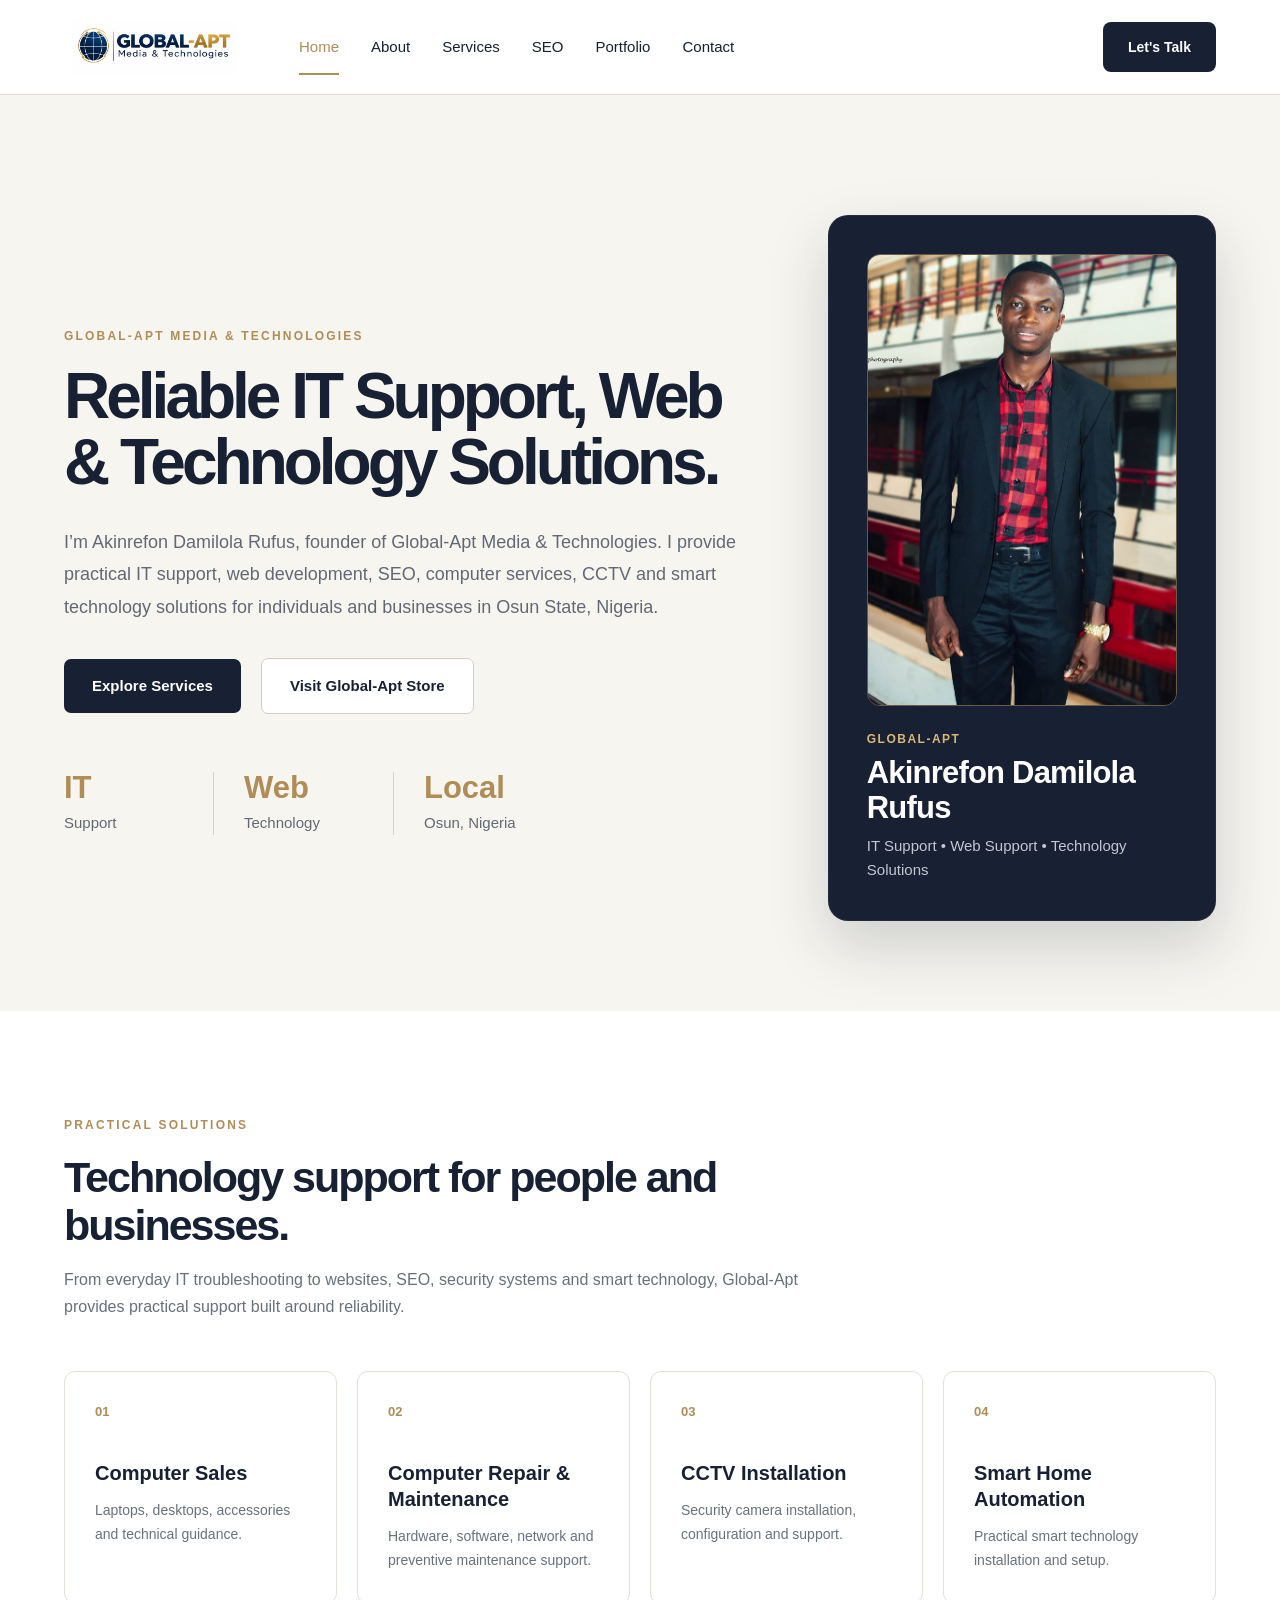
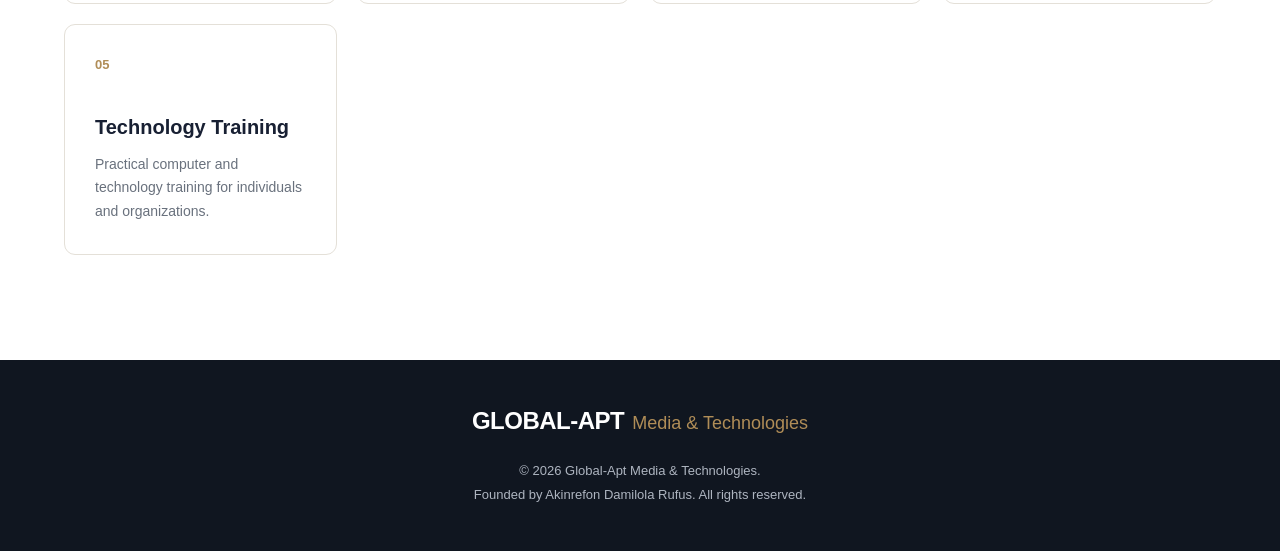
==== index.html @ d6f1a5a2 "Fix Global-Apt favicon after SEO cleanup" ====
<!DOCTYPE html>
<html lang="en">
<head>
  <meta charset="UTF-8">
  <meta name="viewport" content="width=device-width, initial-scale=1.0">
  <title>Akinrefon Damilola Rufus | Global-Apt Media & Technologies</title>
  <meta name="description" content="Akinrefon Damilola Rufus is the founder of Global-Apt Media & Technologies, providing IT support, web development, SEO, computer services, CCTV and smart technology solutions in Osun State, Nigeria.">
  <meta name="author" content="Akinrefon Damilola Rufus">
  <meta name="robots" content="index, follow">
  <link rel="canonical" href="https://globalaptech.online/">
  <link rel="stylesheet" href="css/style.css">
  <link rel="stylesheet" href="css/layout-fix.css?v=1">
  <meta property="og:title" content="Akinrefon Damilola Rufus | Global-Apt Media & Technologies">
  <meta property="og:description" content="IT support, web development, SEO, computer services, CCTV and smart technology solutions from Global-Apt Media & Technologies in Osun State, Nigeria.">
  <meta property="og:type" content="website">
  <meta property="og:url" content="https://globalaptech.online/">
  <meta property="og:site_name" content="Global-Apt Media & Technologies">
  <meta property="og:image" content="https://globalaptech.online/images/global-apt-logo-webp.webp">

  <script type="application/ld+json">
  {
    "@context": "https://schema.org",
    "@type": "Organization",
    "name": "Global-Apt Media & Technologies",
    "url": "https://globalaptech.online/",
    "logo": "https://globalaptech.online/images/global-apt-logo-webp.webp",
    "telephone": "+2348161887329",
    "address": {
      "@type": "PostalAddress",
      "streetAddress": "Ajetunmobi Area, Ido",
      "addressLocality": "Ido",
      "postalCode": "232111",
      "addressRegion": "Osun State",
      "addressCountry": "NG"
    },
    "areaServed": [
      { "@type": "City", "name": "Osogbo" },
      { "@type": "AdministrativeArea", "name": "Osun State" },
      { "@type": "Country", "name": "Nigeria" }
    ],
    "founder": {
      "@type": "Person",
      "name": "Akinrefon Damilola Rufus",
      "url": "https://globalaptech.online/about.html"
    },
    "sameAs": [
      "https://www.linkedin.com/in/akinrefon-damilola-42539a247"
    ],
    "contactPoint": {
      "@type": "ContactPoint",
      "telephone": "+2348161887329",
      "contactType": "customer service",
      "areaServed": "NG"
    }
  }
  </script>
    <link rel="icon" type="image/webp" href="images/global-apt-logo-webp.webp?v=4">
</head>

<body>
  <header class="header">
    <div class="container nav-container">
      <a href="index.html" class="logo" aria-label="Global-Apt Media & Technologies Home">
        <img src="images/global-apt-logo-webp.webp" alt="Global-Apt Media & Technologies" class="site-logo">
      </a>
      <nav class="navigation">
        <a href="index.html" class="active">Home</a>
        <a href="about.html">About</a>
        <a href="services.html">Services</a>
        <a href="seo.html">SEO</a>
        <a href="portfolio.html">Portfolio</a>
        <a href="contact.html">Contact</a>
      </nav>
      <a href="contact.html" class="nav-button">Let's Talk</a>
    </div>
  </header>

  <main>
    <section class="hero">
      <div class="container hero-content">
        <div class="hero-copy">
          <p class="eyebrow">GLOBAL-APT MEDIA &amp; TECHNOLOGIES</p>
          <h1>Reliable IT Support, Web &amp; Technology Solutions.</h1>
          <p class="hero-text">I’m Akinrefon Damilola Rufus, founder of Global-Apt Media &amp; Technologies. I provide practical IT support, web development, SEO, computer services, CCTV and smart technology solutions for individuals and businesses in Osun State, Nigeria.</p>
          <div class="hero-actions">
            <a href="services.html" class="btn btn-primary">Explore Services</a>
            <a href="https://globalaptech.store/" class="btn btn-secondary" target="_blank" rel="noopener">Visit Global-Apt Store</a>
          </div>
          <div class="hero-trust">
            <div><strong>IT</strong><span>Support</span></div>
            <div><strong>Web</strong><span>Technology</span></div>
            <div><strong>Local</strong><span>Osun, Nigeria</span></div>
          </div>
        </div>
        <div class="hero-card">
          <img src="images/profile.jpg" alt="Akinrefon Damilola Rufus, founder of Global-Apt Media & Technologies">
          <div class="hero-card-content">
            <span>GLOBAL-APT</span>
            <h2>Akinrefon Damilola Rufus</h2>
            <p>IT Support • Web Support • Technology Solutions</p>
          </div>
        </div>
      </div>
    </section>

    <section class="services-preview">
      <div class="container">
        <div class="section-heading">
          <p class="eyebrow">PRACTICAL SOLUTIONS</p>
          <h2>Technology support for people and businesses.</h2>
          <p>From everyday IT troubleshooting to websites, SEO, security systems and smart technology, Global-Apt provides practical support built around reliability.</p>
        </div>
        <div class="services-grid">
          <a class="service-card" href="computer-sales.html"><span>01</span><h3>Computer Sales</h3><p>Laptops, desktops, accessories and technical guidance.</p></a>
          <a class="service-card" href="computer-repair-maintenance.html"><span>02</span><h3>Computer Repair &amp; Maintenance</h3><p>Hardware, software, network and preventive maintenance support.</p></a>
          <a class="service-card" href="cctv-installation.html"><span>03</span><h3>CCTV Installation</h3><p>Security camera installation, configuration and support.</p></a>
          <a class="service-card" href="smart-home-automation.html"><span>04</span><h3>Smart Home Automation</h3><p>Practical smart technology installation and setup.</p></a>
          <a class="service-card" href="general-training.html"><span>05</span><h3>Technology Training</h3><p>Practical computer and technology training for individuals and organizations.</p></a>
        </div>
      </div>
    </section>
  </main>

  <footer class="footer">
    <div class="container footer-content">
      <a href="index.html" class="logo" aria-label="Global-Apt Media & Technologies Home">
        <img src="images/global-apt-logo-webp.webp" alt="Global-Apt Media & Technologies" class="site-logo">
      </a>
      <div class="footer-copy">
        <p>© 2026 Global-Apt Media &amp; Technologies.</p>
        <p>Founded by Akinrefon Damilola Rufus. All rights reserved.</p>
      </div>
    </div>
  </footer>
  <script src="js/script.js"></script>
</body>
</html>
---- css/style.css ----
/* =========================================================
   ADR. — EXECUTIVE TECH PORTFOLIO
   Mature Navy / Ivory / Muted Gold Theme
========================================================= */


/* =========================================================
   GLOBAL SETTINGS
========================================================= */

* {
    margin: 0;
    padding: 0;
    box-sizing: border-box;
}

html {
    scroll-behavior: smooth;
}

body {
    font-family: Arial, Helvetica, sans-serif;
    background: #f7f5f0;
    color: #182033;
    line-height: 1.6;
}

a {
    text-decoration: none;
    color: inherit;
}

img {
    max-width: 100%;
    display: block;
}

.container {
    width: min(1340px, 90%);
    margin: 0 auto;
}


/* =========================================================
   HEADER
========================================================= */

.header {
    background: #ffffff;
    border-bottom: 1px solid #e4e0d8;
    position: sticky;
    top: 0;
    z-index: 1000;
}

.nav-container {
    height: 94px;
    display: flex;
    align-items: center;
    justify-content: space-between;
}


/* LOGO */

.logo {
    font-size: 29px;
    font-weight: 800;
    letter-spacing: -1.5px;
    color: #182033;
}

.logo span {
    color: #b08d57;
}


/* NAVIGATION */

.navigation {
    display: flex;
    align-items: center;
    gap: 42px;
}

.navigation a {
    position: relative;
    font-size: 15px;
    font-weight: 600;
    color: #59606d;
    padding: 34px 0;
    transition: 0.3s ease;
}

.navigation a:hover,
.navigation a.active {
    color: #b08d57;
}

.navigation a.active::after {
    content: "";
    position: absolute;
    left: 0;
    right: 0;
    bottom: 18px;
    height: 2px;
    background: #b08d57;
}


/* HEADER BUTTON */

.nav-button {
    padding: 14px 25px;
    background: #182033;
    color: #ffffff;
    border-radius: 8px;
    font-size: 14px;
    font-weight: 700;
    transition: 0.3s ease;
}

.nav-button:hover {
    background: #b08d57;
    color: #ffffff;
}


/* =========================================================
   HERO SECTION
========================================================= */

.hero {
    background: #f7f5f0;
    padding: 8px 0 90px;
}

.hero-grid {
    display: grid;

    /*
       This ratio follows the reference layout:
       large content area on the left,
       narrower profile card on the right.
    */
    grid-template-columns: 1.53fr 1fr;

    gap: 65px;
    align-items: start;
}


/* =========================================================
   HERO CONTENT
========================================================= */

.hero-content {
    padding-top: 112px;
}

.eyebrow {
    font-size: 12px;
    font-weight: 800;
    letter-spacing: 2.2px;
    color: #b08d57;
    margin-bottom: 18px;
}


/* MAIN HEADLINE */

.hero h1 {
    max-width: 800px;

    font-size: clamp(48px, 5vw, 78px);

    line-height: 1.03;

    letter-spacing: -4px;

    margin-bottom: 30px;

    color: #182033;
}

.hero h1 span {
    color: #b08d57;
}


/* HERO DESCRIPTION */

.hero-text {
    max-width: 790px;

    font-size: 18px;

    line-height: 1.8;

    color: #626975;

    margin-bottom: 35px;
}


/* =========================================================
   HERO BUTTONS
========================================================= */

.hero-buttons {
    display: flex;
    gap: 20px;
    margin-bottom: 58px;
}

.btn {
    display: inline-block;

    padding: 15px 28px;

    border-radius: 7px;

    font-weight: 700;

    font-size: 15px;

    transition: 0.3s ease;
}


/* PRIMARY */

.btn-primary {
    background: #182033;
    color: #ffffff;
}

.btn-primary:hover {
    background: #b08d57;
    transform: translateY(-2px);
}


/* SECONDARY */

.btn-secondary {
    border: 1px solid #d5d0c6;

    background: #ffffff;

    color: #182033;
}

.btn-secondary:hover {
    border-color: #b08d57;

    color: #b08d57;
}


/* =========================================================
   HERO TRUST / STATISTICS
========================================================= */

.hero-trust {
    display: flex;

    align-items: center;

    gap: 0;
}

.hero-trust div {
    min-width: 225px;

    display: flex;

    flex-direction: column;

    padding-right: 35px;

    margin-right: 35px;

    border-right: 1px solid #d8d3ca;
}

.hero-trust div:last-child {
    border-right: none;

    margin-right: 0;

    padding-right: 0;
}

.hero-trust strong {
    font-size: 31px;

    line-height: 1;

    color: #b08d57;

    margin-bottom: 8px;
}

.hero-trust span {
    font-size: 15px;

    color: #626975;
}


/* =========================================================
   HERO PROFILE CARD
========================================================= */

.hero-card {
    width: 100%;

    background: #182033;

    color: #ffffff;

    border-radius: 20px;

    padding: 38px;

    margin-top: 0;

    box-shadow:
        0 25px 60px rgba(24, 32, 51, 0.18);

    border: 1px solid rgba(255, 255, 255, 0.05);
}


/* =========================================================
   AVAILABILITY STATUS
========================================================= */

.card-top {
    display: flex;

    align-items: center;

    gap: 10px;

    font-size: 13px;

    color: #d5d8df;

    margin-bottom: 30px;
}

.status-dot {
    width: 10px;

    height: 10px;

    background: #31cf72;

    border-radius: 50%;

    flex-shrink: 0;
}


/* =========================================================
   PROFILE PHOTO
========================================================= */

/*
   IMPORTANT:
   The reference image shows the complete top of the head.

   We therefore:
   - DO NOT use transform: scale()
   - DO NOT zoom the photograph
   - Position the image from the TOP
   - Keep the original upper portion visible
*/

.profile-photo {
    width: 100%;

    height: 452px;

    border-radius: 13px;

    overflow: hidden;

    background: #f1eee7;

    border: 1px solid rgba(176, 141, 87, 0.55);

    margin-bottom: 24px;
}

.profile-photo img {
    width: 100%;

    height: 100%;

    display: block;

    object-fit: cover;

    /*
       VERY IMPORTANT:
       Keep the top of your original image visible.
    */
    object-position: center top;

    /*
       No zoom.
       No transform.
    */
    transform: none;
}


/* =========================================================
   PROFILE NAME
========================================================= */

.hero-card h2 {
    font-size: 31px;

    line-height: 1.12;

    letter-spacing: -0.8px;

    margin-bottom: 7px;
}


/* =========================================================
   PROFILE ROLE
========================================================= */

.profile-role {
    color: #d8b878 !important;

    font-size: 17px !important;

    font-weight: 700;

    margin-bottom: 10px !important;
}


/* =========================================================
   PROFILE DESCRIPTION
========================================================= */

.hero-card p {
    color: #c2c7d0;

    font-size: 15px;

    line-height: 1.6;

    margin-bottom: 25px;
}


/* =========================================================
   SKILL TAGS
========================================================= */

.skill-list {
    display: flex;

    flex-wrap: wrap;

    gap: 9px;
}

.skill-list span {
    border: 1px solid #4a5363;

    padding: 8px 13px;

    border-radius: 7px;

    font-size: 12px;

    color: #e0e3e8;

    transition: 0.3s ease;
}

.skill-list span:hover {
    border-color: #b08d57;

    color: #d8b878;
}


/* =========================================================
   SERVICES PREVIEW
========================================================= */

.services-preview {
    padding: 105px 0;

    background: #ffffff;
}

.section-heading {
    max-width: 750px;

    margin-bottom: 50px;
}

.section-heading h2,
.why-section h2 {
    font-size: 43px;

    line-height: 1.12;

    letter-spacing: -2px;

    margin-bottom: 17px;

    color: #182033;
}

.section-heading p:last-child {
    color: #68707c;

    font-size: 16px;

    line-height: 1.7;
}


/* =========================================================
   SERVICE GRID
========================================================= */

.service-grid {
    display: grid;

    grid-template-columns: repeat(4, 1fr);

    gap: 20px;
}


/* SERVICE CARD */

.service-card {
    background: #ffffff;

    padding: 30px;

    border: 1px solid #e4e0d8;

    border-radius: 11px;

    transition: 0.3s ease;
}

.service-card:hover {
    transform: translateY(-5px);

    border-color: #c7ae82;

    box-shadow:
        0 15px 35px rgba(24, 32, 51, 0.08);
}


/* SERVICE NUMBER */

.service-number {
    color: #b08d57;

    font-weight: 800;

    font-size: 13px;

    margin-bottom: 38px;
}


/* SERVICE TITLE */

.service-card h3 {
    font-size: 20px;

    line-height: 1.3;

    color: #182033;

    margin-bottom: 13px;
}


/* SERVICE DESCRIPTION */

.service-card p {
    font-size: 14px;

    line-height: 1.7;

    color: #69717d;

    margin-bottom: 23px;
}


/* SERVICE LINK */

.service-card a {
    color: #a17e48;

    font-size: 13px;

    font-weight: 700;

    transition: 0.3s ease;
}

.service-card a:hover {
    color: #182033;
}


/* =========================================================
   WHY SECTION
========================================================= */

.why-section {
    padding: 105px 0;

    background: #f7f5f0;
}

.why-grid {
    display: grid;

    grid-template-columns: 1fr 1fr;

    gap: 90px;

    align-items: center;
}

.why-content p {
    color: #68707c;

    font-size: 16px;

    line-height: 1.75;

    margin-bottom: 25px;
}


/* =========================================================
   CHECK LIST
========================================================= */

.check-list {
    display: grid;

    gap: 15px;

    background: #ffffff;

    padding: 35px;

    border: 1px solid #e4e0d8;

    border-radius: 12px;
}

.check-list div {
    font-weight: 600;

    font-size: 14px;

    color: #303744;

    padding-bottom: 14px;

    border-bottom: 1px solid #eeeae3;
}

.check-list div:last-child {
    border-bottom: none;

    padding-bottom: 0;
}

.check-list span {
    color: #b08d57;

    margin-right: 10px;

    font-weight: 800;
}


/* =========================================================
   CTA
========================================================= */

.cta {
    padding: 110px 0;

    text-align: center;

    background: #182033;

    color: #ffffff;
}

.cta .eyebrow {
    color: #c9a86c;
}

.cta h2 {
    font-size: 46px;

    line-height: 1.15;

    letter-spacing: -1.5px;

    margin-bottom: 18px;
}

.cta p {
    max-width: 650px;

    margin: 0 auto 30px;

    color: #bec4cf;

    font-size: 16px;
}

.cta .btn-primary {
    background: #b08d57;

    color: #ffffff;
}

.cta .btn-primary:hover {
    background: #ffffff;

    color: #182033;
}


/* =========================================================
   FOOTER
========================================================= */

.footer {
    background: #101620;
    color: #ffffff;
    padding: 38px 0;
}

.footer-content {
    display: flex;
    flex-direction: column;
    align-items: center;
    justify-content: center;
    gap: 12px;
    text-align: center;
}


/* FOOTER LOGO */

.footer .logo {
    color: #ffffff;
    font-size: 27px;
    font-weight: 800;
}

.footer .logo span {
    color: #b08d57;
}


/* COPYRIGHT */

.footer-copy {
    text-align: center;
}

.footer-copy p {
    color: #aeb5c0;
    font-size: 12px;
    margin: 0;
}


/* MOBILE */

@media (max-width: 600px) {

    .footer {
        padding: 32px 0;
    }

    .footer-content {
        gap: 10px;
    }

    .footer .logo {
        font-size: 25px;
    }

    .footer-copy p {
        font-size: 11px;
    }

}
/* =========================================================
   LARGE TABLET
========================================================= */

@media (max-width: 1200px) {

    .container {
        width: 92%;
    }

    .hero-grid {
        grid-template-columns: 1.15fr 0.85fr;

        gap: 45px;
    }

    .hero h1 {
        font-size: 58px;
    }

    .profile-photo {
        height: 400px;
    }

    .navigation {
        gap: 28px;
    }

}


/* =========================================================
   TABLET
========================================================= */

@media (max-width: 1000px) {

    .hero-grid {
        grid-template-columns: 1fr;

        gap: 55px;
    }

    .hero-content {
        padding-top: 70px;
    }

    .hero-card {
        max-width: 600px;

        margin: 0 auto;
    }

    .profile-photo {
        height: 470px;
    }

    .service-grid {
        grid-template-columns: repeat(2, 1fr);
    }

    .why-grid {
        gap: 50px;
    }

}


/* =========================================================
   MOBILE
========================================================= */

@media (max-width: 700px) {

    .container {
        width: 90%;
    }

    .nav-container {
        height: 72px;
    }

    .navigation {
        display: none;
    }

    .nav-button {
        display: none;
    }


    /* HERO */

    .hero {
        padding: 0 0 70px;
    }

    .hero-content {
        padding-top: 65px;
    }

    .hero h1 {
        font-size: 44px;

        letter-spacing: -2.5px;
    }

    .hero-text {
        font-size: 16px;

        line-height: 1.7;
    }

    .hero-buttons {
        flex-wrap: wrap;

        gap: 12px;

        margin-bottom: 45px;
    }

    .btn {
        padding: 13px 21px;
    }


    /* STATS */

    .hero-trust {
        display: grid;

        grid-template-columns: repeat(3, 1fr);

        gap: 15px;
    }

    .hero-trust div {
        min-width: 0;

        padding-right: 12px;

        margin-right: 0;
    }

    .hero-trust strong {
        font-size: 23px;
    }

    .hero-trust span {
        font-size: 11px;
    }


    /* PROFILE CARD */

    .hero-card {
        padding: 25px;

        border-radius: 15px;
    }

    .profile-photo {
        height: 390px;

        margin-bottom: 22px;
    }

    .hero-card h2 {
        font-size: 28px;
    }


    /* SERVICES */

    .services-preview {
        padding: 75px 0;
    }

    .service-grid {
        grid-template-columns: 1fr;
    }


    /* WHY */

    .why-section {
        padding: 75px 0;
    }

    .why-grid {
        grid-template-columns: 1fr;

        gap: 45px;
    }


    /* HEADINGS */

    .section-heading h2,
    .why-section h2 {
        font-size: 34px;
    }

    .cta {
        padding: 80px 0;
    }

    .cta h2 {
        font-size: 35px;
    }


    /* FOOTER */

    .footer-content {
        grid-template-columns: 1fr;

        gap: 22px;

        text-align: center;
    }

    .footer-links {
        flex-wrap: wrap;
    }

    .footer-copy {
        text-align: center;
    }

}


/* =========================================================
   SMALL MOBILE
========================================================= */

@media (max-width: 450px) {

    .hero h1 {
        font-size: 38px;
    }

    .hero-trust {
        grid-template-columns: 1fr;
    }

    .hero-trust div {
        padding: 0 0 12px;

        border-right: none;

        border-bottom: 1px solid #d8d3ca;
    }

    .hero-trust div:last-child {
        border-bottom: none;
    }

    .profile-photo {
        height: 350px;
    }

    .skill-list span {
        font-size: 11px;

        padding: 7px 9px;
    }

}
/* =========================================================
   ABOUT PAGE
========================================================= */


/* =========================================================
   PAGE HERO
========================================================= */

.page-hero {
    padding: 105px 0 90px;
    background: #f7f5f0;
    border-bottom: 1px solid #e4e0d8;
}

.page-hero h1 {
    max-width: 900px;
    font-size: clamp(45px, 5vw, 68px);
    line-height: 1.05;
    letter-spacing: -3px;
    color: #182033;
    margin-bottom: 25px;
}

.page-hero h1 span {
    color: #b08d57;
}

.page-intro {
    max-width: 760px;
    color: #626975;
    font-size: 18px;
    line-height: 1.8;
}


/* =========================================================
   ABOUT MAIN
========================================================= */

.about-main {
    padding: 105px 0;
    background: #ffffff;
}

.about-main-grid {
    display: grid;
    grid-template-columns: 1.2fr 0.8fr;
    gap: 85px;
    align-items: start;
}

.about-story h2 {
    font-size: 43px;
    line-height: 1.12;
    letter-spacing: -2px;
    color: #182033;
    margin-bottom: 28px;
}

.about-story p {
    color: #68707c;
    font-size: 16px;
    line-height: 1.8;
    margin-bottom: 22px;
}


/* =========================================================
   ABOUT HIGHLIGHT CARD
========================================================= */

.about-highlight {
    background: #182033;
    color: #ffffff;
    padding: 35px;
    border-radius: 16px;
    box-shadow: 0 20px 50px rgba(24, 32, 51, 0.14);
}

.highlight-top {
    display: flex;
    align-items: center;
    gap: 10px;
    color: #d5d8df;
    font-size: 13px;
    margin-bottom: 30px;
}

.about-highlight h3 {
    font-size: 31px;
    line-height: 1.15;
    letter-spacing: -1px;
    margin-bottom: 15px;
}

.about-highlight > p {
    color: #c2c7d0;
    font-size: 14px;
    line-height: 1.7;
    margin-bottom: 30px;
}

.profile-detail {
    padding: 18px 0;
    border-top: 1px solid #384152;
    display: flex;
    flex-direction: column;
    gap: 5px;
}

.profile-detail span {
    font-size: 10px;
    font-weight: 800;
    letter-spacing: 1.5px;
    color: #b08d57;
}

.profile-detail strong {
    font-size: 14px;
    color: #ffffff;
}


/* =========================================================
   STRENGTHS
========================================================= */

.strengths-section {
    padding: 105px 0;
    background: #f7f5f0;
}

.strengths-grid {
    display: grid;
    grid-template-columns: repeat(4, 1fr);
    gap: 20px;
}

.strength-card {
    background: #ffffff;
    border: 1px solid #e4e0d8;
    border-radius: 11px;
    padding: 30px;
    transition: 0.3s ease;
}

.strength-card:hover {
    transform: translateY(-5px);
    border-color: #c7ae82;
    box-shadow: 0 15px 35px rgba(24, 32, 51, 0.08);
}

.strength-number {
    display: block;
    color: #b08d57;
    font-size: 13px;
    font-weight: 800;
    margin-bottom: 38px;
}

.strength-card h3 {
    font-size: 19px;
    line-height: 1.3;
    color: #182033;
    margin-bottom: 13px;
}

.strength-card p {
    color: #69717d;
    font-size: 14px;
    line-height: 1.7;
}


/* =========================================================
   EXPERIENCE
========================================================= */

.experience-section {
    padding: 105px 0;
    background: #ffffff;
}

.timeline {
    max-width: 950px;
    margin-top: 20px;
}

.timeline-item {
    display: grid;
    grid-template-columns: 170px 1fr;
    gap: 45px;
    padding: 35px 0;
    border-top: 1px solid #e4e0d8;
}

.timeline-item:last-child {
    border-bottom: 1px solid #e4e0d8;
}

.timeline-year {
    color: #b08d57;
    font-size: 13px;
    font-weight: 800;
    letter-spacing: 0.5px;
}

.timeline-content h3 {
    font-size: 21px;
    line-height: 1.3;
    color: #182033;
    margin-bottom: 6px;
}

.timeline-content h4 {
    font-size: 14px;
    color: #a17e48;
    margin-bottom: 13px;
}

.timeline-content p {
    max-width: 720px;
    color: #69717d;
    font-size: 14px;
    line-height: 1.75;
}


/* =========================================================
   EDUCATION
========================================================= */

.education-section {
    padding: 105px 0;
    background: #f7f5f0;
}

.education-grid {
    display: grid;
    grid-template-columns: 0.8fr 1.2fr;
    gap: 90px;
    align-items: start;
}

.education-grid > div:first-child h2 {
    font-size: 40px;
    line-height: 1.15;
    letter-spacing: -1.5px;
    color: #182033;
    margin-bottom: 18px;
}

.education-grid > div:first-child > p:last-child {
    color: #68707c;
    font-size: 16px;
    line-height: 1.75;
}

.education-list {
    background: #ffffff;
    border: 1px solid #e4e0d8;
    border-radius: 12px;
    padding: 10px 30px;
}

.education-item {
    display: grid;
    grid-template-columns: 80px 1fr;
    gap: 25px;
    padding: 25px 0;
    border-bottom: 1px solid #eeeae3;
}

.education-item:last-child {
    border-bottom: none;
}

.education-item > span {
    color: #b08d57;
    font-size: 11px;
    font-weight: 800;
    letter-spacing: 1px;
    text-transform: uppercase;
}

.education-item h3 {
    color: #182033;
    font-size: 16px;
    line-height: 1.4;
    margin-bottom: 6px;
}

.education-item p {
    color: #69717d;
    font-size: 13px;
    line-height: 1.6;
}


/* =========================================================
   ABOUT PAGE — TABLET
========================================================= */

@media (max-width: 1000px) {

    .about-main-grid {
        grid-template-columns: 1fr;
        gap: 55px;
    }

    .about-highlight {
        max-width: 650px;
    }

    .strengths-grid {
        grid-template-columns: repeat(2, 1fr);
    }

    .education-grid {
        grid-template-columns: 1fr;
        gap: 50px;
    }

}


/* =========================================================
   ABOUT PAGE — MOBILE
========================================================= */

@media (max-width: 700px) {

    .page-hero {
        padding: 75px 0 65px;
    }

    .page-hero h1 {
        font-size: 42px;
        letter-spacing: -2px;
    }

    .page-intro {
        font-size: 16px;
    }


    .about-main {
        padding: 75px 0;
    }

    .about-story h2 {
        font-size: 34px;
    }

    .about-story p {
        font-size: 15px;
    }

    .about-highlight {
        padding: 28px;
    }


    .strengths-section {
        padding: 75px 0;
    }

    .strengths-grid {
        grid-template-columns: 1fr;
    }


    .experience-section {
        padding: 75px 0;
    }

    .timeline-item {
        grid-template-columns: 1fr;
        gap: 12px;
        padding: 28px 0;
    }


    .education-section {
        padding: 75px 0;
    }

    .education-grid > div:first-child h2 {
        font-size: 34px;
    }

    .education-list {
        padding: 8px 20px;
    }

    .education-item {
        grid-template-columns: 1fr;
        gap: 8px;
    }

}
/* =========================================================
   SERVICES PAGE
========================================================= */


/* =========================================================
   SERVICES HERO
========================================================= */

.services-hero {
    padding-bottom: 90px;
}


/* =========================================================
   SERVICE INTRO
========================================================= */

.service-intro {
    padding: 90px 0;
    background: #ffffff;
}

.service-intro-grid {
    display: grid;
    grid-template-columns: 0.9fr 1.1fr;
    gap: 90px;
    align-items: start;
}

.service-intro-grid h2 {
    font-size: 43px;
    line-height: 1.12;
    letter-spacing: -2px;
    color: #182033;
}

.service-intro-grid > div:last-child p {
    color: #68707c;
    font-size: 16px;
    line-height: 1.8;
    margin-bottom: 22px;
}


/* =========================================================
   MAIN SERVICES
========================================================= */

.services-section {
    padding: 105px 0;
    background: #f7f5f0;
}

.services-large-grid {
    display: grid;
    grid-template-columns: repeat(2, 1fr);
    gap: 22px;
}


/* =========================================================
   LARGE SERVICE CARD
========================================================= */

.large-service-card {
    background: #ffffff;
    border: 1px solid #e4e0d8;
    border-radius: 13px;
    padding: 34px;
    transition: 0.3s ease;
}

.large-service-card:hover {
    transform: translateY(-5px);
    border-color: #c7ae82;
    box-shadow: 0 18px 40px rgba(24, 32, 51, 0.08);
}


/* SERVICE CARD TOP */

.large-service-top {
    display: flex;
    align-items: center;
    justify-content: space-between;
    margin-bottom: 38px;
}

.large-service-number {
    color: #b08d57;
    font-size: 13px;
    font-weight: 800;
}

.service-label {
    font-size: 10px;
    font-weight: 800;
    letter-spacing: 1.5px;
    color: #858b94;
}


/* SERVICE TITLE */

.large-service-card h3 {
    max-width: 430px;
    font-size: 25px;
    line-height: 1.25;
    letter-spacing: -0.7px;
    color: #182033;
    margin-bottom: 15px;
}


/* SERVICE DESCRIPTION */

.large-service-card > p {
    color: #69717d;
    font-size: 14px;
    line-height: 1.75;
    margin-bottom: 25px;
}


/* SERVICE LIST */

.large-service-card ul {
    list-style: none;
    display: grid;
    gap: 10px;
    border-top: 1px solid #eeeae3;
    padding-top: 22px;
}

.large-service-card li {
    position: relative;
    padding-left: 19px;
    color: #3c4350;
    font-size: 13px;
    line-height: 1.5;
}

.large-service-card li::before {
    content: "";
    position: absolute;
    left: 0;
    top: 8px;
    width: 6px;
    height: 6px;
    border-radius: 50%;
    background: #b08d57;
}


/* =========================================================
   SUPPORT PROCESS
========================================================= */

.support-process {
    padding: 105px 0;
    background: #ffffff;
}

.process-grid {
    display: grid;
    grid-template-columns: repeat(5, 1fr);
    gap: 18px;
}

.process-step {
    padding: 28px;
    border: 1px solid #e4e0d8;
    border-radius: 11px;
    background: #f7f5f0;
}

.process-step > span {
    display: block;
    color: #b08d57;
    font-size: 13px;
    font-weight: 800;
    margin-bottom: 35px;
}

.process-step h3 {
    font-size: 18px;
    color: #182033;
    margin-bottom: 12px;
}

.process-step p {
    color: #69717d;
    font-size: 13px;
    line-height: 1.7;
}


/* =========================================================
   TECHNOLOGY SECTION
========================================================= */

.technology-section {
    padding: 105px 0;
    background: #f7f5f0;
}

.technology-grid {
    display: grid;
    grid-template-columns: 0.8fr 1.2fr;
    gap: 90px;
    align-items: center;
}

.technology-grid h2 {
    font-size: 40px;
    line-height: 1.15;
    letter-spacing: -1.5px;
    color: #182033;
    margin-bottom: 18px;
}

.technology-grid > div:first-child > p:last-child {
    color: #68707c;
    font-size: 16px;
    line-height: 1.75;
}


/* TECHNOLOGY TAGS */

.technology-tags {
    display: flex;
    flex-wrap: wrap;
    gap: 11px;
    padding: 35px;
    background: #182033;
    border-radius: 14px;
    box-shadow: 0 20px 45px rgba(24, 32, 51, 0.12);
}

.technology-tags span {
    padding: 10px 14px;
    border: 1px solid #485264;
    border-radius: 7px;
    color: #e0e3e8;
    font-size: 12px;
    transition: 0.3s ease;
}

.technology-tags span:hover {
    border-color: #b08d57;
    color: #d8b878;
}


/* =========================================================
   SERVICES PAGE — TABLET
========================================================= */

@media (max-width: 1000px) {

    .service-intro-grid {
        grid-template-columns: 1fr;
        gap: 40px;
    }

    .services-large-grid {
        grid-template-columns: 1fr;
    }

    .process-grid {
        grid-template-columns: repeat(2, 1fr);
    }

    .technology-grid {
        grid-template-columns: 1fr;
        gap: 50px;
    }

}


/* =========================================================
   SERVICES PAGE — MOBILE
========================================================= */

@media (max-width: 700px) {

    .service-intro {
        padding: 75px 0;
    }

    .service-intro-grid h2 {
        font-size: 34px;
    }

    .service-intro-grid > div:last-child p {
        font-size: 15px;
    }


    .services-section {
        padding: 75px 0;
    }

    .large-service-card {
        padding: 27px;
    }

    .large-service-card h3 {
        font-size: 22px;
    }


    .support-process {
        padding: 75px 0;
    }

    .process-grid {
        grid-template-columns: 1fr;
    }


    .technology-section {
        padding: 75px 0;
    }

    .technology-grid h2 {
        font-size: 34px;
    }

    .technology-tags {
        padding: 25px;
    }

}
/* =========================================================
   PORTFOLIO PAGE
   ========================================================= */

.portfolio-hero {
    background: #182033;
    color: #ffffff;
    padding: 120px 0 100px;
}

.portfolio-hero .section-label {
    color: #b08d57;
    margin-bottom: 20px;
}

.portfolio-hero h1 {
    max-width: 850px;
    margin-bottom: 24px;
    color: #ffffff;
}

.portfolio-hero p {
    max-width: 680px;
    color: #c7ccd4;
    font-size: 18px;
    line-height: 1.8;
}


/* ================= FEATURED PROJECT ================= */

.featured-project {
    padding: 100px 0;
    background: #f7f5f0;
}

.portfolio-section-heading {
    display: flex;
    align-items: center;
    gap: 18px;
    margin-bottom: 45px;
}

.portfolio-section-heading span {
    color: #b08d57;
    font-size: 13px;
    font-weight: 700;
    letter-spacing: 2px;
}

.portfolio-section-heading h2 {
    margin: 0;
    color: #182033;
}


.project-card {
    display: grid;
    grid-template-columns: 1.15fr 0.85fr;
    background: #ffffff;
    border: 1px solid #e3e0d9;
    overflow: hidden;
}


.project-image {
    background: #e9e7e1;
    overflow: hidden;
    display: flex;
    align-items: flex-start;
    justify-content: center;
}

.project-image img {
    width: 100%;
    height: auto;
    display: block;
    object-fit: contain;
    object-position: top center;
}


.project-content {
    padding: 55px;
    display: flex;
    flex-direction: column;
    justify-content: center;
}


.project-tag {
    color: #b08d57;
    font-size: 11px;
    font-weight: 700;
    letter-spacing: 2px;
    margin-bottom: 18px;
}


.project-content h2 {
    font-size: 38px;
    margin-bottom: 8px;
}


.project-role {
    color: #b08d57;
    font-weight: 600;
    margin-bottom: 25px;
}


.project-content p {
    color: #646b76;
    line-height: 1.8;
    margin-bottom: 18px;
}


.project-details {
    display: grid;
    grid-template-columns: repeat(3, 1fr);
    border-top: 1px solid #e3e0d9;
    margin-top: 20px;
    padding-top: 25px;
    gap: 15px;
}


.project-details div {
    display: flex;
    flex-direction: column;
    gap: 7px;
}


.project-details span {
    color: #8b919a;
    font-size: 11px;
    text-transform: uppercase;
    letter-spacing: 1px;
}


.project-details strong {
    color: #182033;
    font-size: 14px;
}


/* ================= RESPONSIBILITIES ================= */

.portfolio-responsibilities {
    padding: 100px 0;
    background: #ffffff;
}


.section-intro {
    max-width: 700px;
    color: #646b76;
    line-height: 1.8;
    margin-bottom: 50px;
}


.responsibility-grid {
    display: grid;
    grid-template-columns: repeat(4, 1fr);
    gap: 1px;
    background: #dedbd4;
    border: 1px solid #dedbd4;
}


.responsibility-item {
    background: #ffffff;
    padding: 35px 28px;
    min-height: 220px;
}


.responsibility-item > span {
    display: block;
    color: #b08d57;
    font-size: 12px;
    font-weight: 700;
    letter-spacing: 1px;
    margin-bottom: 22px;
}


.responsibility-item h3 {
    font-size: 18px;
    margin-bottom: 14px;
}


.responsibility-item p {
    color: #6c727c;
    font-size: 14px;
    line-height: 1.7;
}


/* ================= CASE STUDY ================= */

.case-study {
    padding: 100px 0;
    background: #f7f5f0;
}


.case-study-card {
    display: grid;
    grid-template-columns: 0.75fr 1.25fr;
    background: #182033;
    color: #ffffff;
}


.case-study-intro {
    padding: 55px;
    border-right: 1px solid rgba(255,255,255,0.12);
}


.case-number {
    color: #b08d57;
    font-size: 11px;
    font-weight: 700;
    letter-spacing: 2px;
    margin-bottom: 25px;
}


.case-study-intro h2 {
    color: #ffffff;
    font-size: 34px;
    margin-bottom: 20px;
}


.case-study-intro p {
    color: #bdc3cc;
    line-height: 1.8;
}


.case-study-steps {
    padding: 30px 55px;
}


.case-step {
    display: grid;
    grid-template-columns: 45px 1fr;
    gap: 20px;
    padding: 25px 0;
    border-bottom: 1px solid rgba(255,255,255,0.10);
}


.case-step:last-child {
    border-bottom: none;
}


.step-number {
    color: #b08d57;
    font-size: 13px;
    font-weight: 700;
    padding-top: 3px;
}


.case-step h3 {
    color: #ffffff;
    font-size: 17px;
    margin-bottom: 8px;
}


.case-step p {
    color: #bdc3cc;
    font-size: 14px;
    line-height: 1.7;
    margin: 0;
}


/* ================= SUPPORT APPROACH ================= */

.support-approach {
    padding: 100px 0;
    background: #ffffff;
}


.approach-grid {
    display: grid;
    grid-template-columns: 0.85fr 1.15fr;
    gap: 100px;
    align-items: start;
}


.approach-grid h2 {
    font-size: 40px;
    line-height: 1.2;
    margin-top: 20px;
}


.approach-text > p {
    color: #646b76;
    line-height: 1.8;
    margin-bottom: 35px;
}


.approach-list {
    border-top: 1px solid #dedbd4;
}


.approach-list div {
    display: flex;
    align-items: center;
    gap: 25px;
    padding: 18px 0;
    border-bottom: 1px solid #dedbd4;
}


.approach-list strong {
    color: #b08d57;
    font-size: 12px;
    letter-spacing: 1px;
}


.approach-list span {
    color: #182033;
    font-size: 15px;
    font-weight: 600;
}


/* ================= TECHNOLOGY ================= */

.portfolio-tools {
    padding: 90px 0;
    background: #f7f5f0;
}


.tools-list {
    display: flex;
    flex-wrap: wrap;
    gap: 12px;
}


.tools-list span {
    display: inline-block;
    padding: 13px 20px;
    background: #ffffff;
    border: 1px solid #dedbd4;
    color: #182033;
    font-size: 13px;
    font-weight: 600;
}


/* ================= CTA ================= */

.portfolio-cta {
    padding: 65px 0 75px;
    background: #ffffff;
}


.cta-box {
    background: #182033;
    padding: 55px 65px;
    display: flex;
    align-items: center;
    justify-content: space-between;
    gap: 40px;
}


.cta-box .section-label {
    color: #b08d57;
    margin-bottom: 15px;
}


.cta-box h2 {
    color: #ffffff;
    max-width: 650px;
    margin: 0;
}


.cta-button {
    display: inline-block;
    background: #b08d57;
    color: #ffffff;
    padding: 16px 28px;
    font-size: 13px;
    font-weight: 700;
    text-decoration: none;
    white-space: nowrap;
    transition: 0.3s ease;
}


.cta-button:hover {
    background: #ffffff;
    color: #182033;
}


/* ================= PORTFOLIO RESPONSIVE ================= */

@media (max-width: 1000px) {

    .project-card {
        grid-template-columns: 1fr;
    }

    .project-image {
        min-height: 420px;
    }

    .responsibility-grid {
        grid-template-columns: repeat(2, 1fr);
    }

    .case-study-card {
        grid-template-columns: 1fr;
    }

    .case-study-intro {
        border-right: none;
        border-bottom: 1px solid rgba(255,255,255,0.12);
    }

    .approach-grid {
        grid-template-columns: 1fr;
        gap: 45px;
    }

}


@media (max-width: 700px) {

    .portfolio-hero {
        padding: 90px 0 75px;
    }

    .portfolio-hero h1 {
        font-size: 42px;
    }

   /* =========================================================
   FEATURED PROJECT
   ========================================================= */

.featured-project {
    padding: 100px 0;
    background: var(--ivory);
}

.project-card {
    display: grid;
    grid-template-columns: 1.15fr 0.85fr;
    background: var(--white);
    border: 1px solid var(--soft-border);
    overflow: hidden;
}


/* =========================================================
   PROJECT IMAGE GALLERY
   ========================================================= */

.project-gallery {
    background: #e9e7e1;
    padding: 22px;
    display: flex;
    flex-direction: column;
    gap: 18px;
}

.project-main-image,
.project-secondary-image {
    background: var(--white);
    overflow: hidden;
    border: 1px solid var(--soft-border);
}

.project-main-image img,
.project-secondary-image img {
    width: 100%;
    height: auto;
    display: block;
}


/* Image captions */

.image-caption {
    padding: 15px 18px;
    background: var(--white);
    border-top: 1px solid var(--soft-border);
}

.image-caption strong {
    display: block;
    color: var(--navy);
    font-size: 14px;
    margin-bottom: 3px;
}

.image-caption span {
    color: var(--muted);
    font-size: 12px;
}


/* =========================================================
   PROJECT INFORMATION
   ========================================================= */

.project-content {
    padding: 55px;
    display: flex;
    flex-direction: column;
    justify-content: center;
}


.project-tag {
    color: var(--gold);
    font-size: 11px;
    font-weight: 700;
    letter-spacing: 2px;
    margin-bottom: 18px;
}

.project-content h2 {
    font-size: 38px;
    margin-bottom: 8px;
}

.project-role {
    color: var(--gold);
    font-weight: 600;
    margin-bottom: 25px;
}

.project-content p {
    line-height: 1.8;
    margin-bottom: 18px;
}

.project-details {
    display: grid;
    grid-template-columns: repeat(3, 1fr);
    border-top: 1px solid var(--border);
    margin-top: 20px;
    padding-top: 25px;
    gap: 15px;
}

.project-details div {
    display: flex;
    flex-direction: column;
    gap: 7px;
}

.project-details span {
    color: #8b919a;
    font-size: 11px;
    text-transform: uppercase;
    letter-spacing: 1px;
}

.project-details strong {
    color: var(--navy);
    font-size: 14px;
}
}/* =========================================================
   FINAL HEADER NAVIGATION ALIGNMENT
   ========================================================= */

.navigation {
    display: flex !important;
    align-items: center !important;
    justify-content: center !important;
    gap: 42px !important;
    margin-left: auto !important;
    margin-right: 40px !important;
}

.navigation a {
    display: inline-block !important;
    position: relative !important;
    padding: 34px 0 !important;
    margin: 0 !important;
    font-size: 15px !important;
    font-weight: 500 !important;
    color: #182033 !important;
    text-decoration: none !important;
    white-space: nowrap !important;
}

.navigation a:hover,
.navigation a.active {
    color: #b08d57 !important;
}

.nav-button {
    display: inline-flex !important;
    align-items: center !important;
    justify-content: center !important;
    flex-shrink: 0 !important;
    white-space: nowrap !important;
}
/* =========================================================
   LAIM PROJECT GALLERY — FINAL PRESENTATION
   ========================================================= */

.project-gallery {
    background: #f7f5f0;
    padding: 24px;
    display: flex;
    flex-direction: column;
    gap: 24px;
}

.project-main-image,
.project-secondary-image {
    background: #ffffff;
    border: 1px solid #e3e0d9;
    overflow: hidden;
}

.project-main-image img,
.project-secondary-image img {
    width: 100%;
    height: auto;
    display: block;
}

.image-caption {
    padding: 14px 18px 16px;
    background: #ffffff;
    border-top: 1px solid #e3e0d9;
}

.image-caption strong {
    display: block;
    color: #182033;
    font-size: 14px;
    font-weight: 700;
    margin-bottom: 4px;
}

.image-caption span {
    display: block;
    color: #646b76;
    font-size: 12px;
    line-height: 1.5;
}


/* Keep the project information balanced */

.project-content {
    padding: 55px;
}

.project-content h2 {
    color: #182033;
}

.project-role {
    color: #b08d57;
}


/* =========================================================
   LAIM GALLERY — TABLET
   ========================================================= */

@media (max-width: 1050px) {

    .project-gallery {
        padding: 20px;
        gap: 20px;
    }

}


/* =========================================================
   LAIM GALLERY — MOBILE
   ========================================================= */

@media (max-width: 700px) {

    .project-gallery {
        padding: 12px;
        gap: 15px;
    }

    .project-content {
        padding: 35px 25px;
    }

    .image-caption {
        padding: 12px 15px 14px;
    }

}/* =========================================================
   CONTACT PAGE — FINAL
   ========================================================= */

.contact-hero {
    background: #182033;
    color: #ffffff;
    padding: 110px 0;
}

.contact-hero .section-label {
    color: #b08d57;
    margin-bottom: 20px;
}

.contact-hero h1 {
    color: #ffffff;
    max-width: 850px;
    margin-bottom: 25px;
}

.contact-hero p {
    color: #c7ccd4;
    max-width: 700px;
    font-size: 18px;
    line-height: 1.8;
}


/* =========================================================
   CONTACT MAIN SECTION
   ========================================================= */

.contact-section {
    padding: 100px 0;
    background: #f7f5f0;
}

.contact-grid {
    display: grid;
    grid-template-columns: 0.85fr 1.15fr;
    gap: 80px;
    align-items: start;
}


/* =========================================================
   CONTACT INFORMATION
   ========================================================= */

.contact-info h2 {
    margin: 18px 0 20px;
}

.contact-info > p {
    max-width: 520px;
    line-height: 1.8;
    margin-bottom: 35px;
}

.contact-details {
    border-top: 1px solid #dedbd4;
}

.contact-detail {
    padding: 22px 0;
    border-bottom: 1px solid #dedbd4;
}

.contact-detail span {
    display: block;
    color: #b08d57;
    font-size: 11px;
    font-weight: 700;
    letter-spacing: 1.5px;
    margin-bottom: 7px;
}

.contact-detail a,
.contact-detail strong {
    color: #182033;
    text-decoration: none;
    font-size: 15px;
    line-height: 1.9;
}

.contact-detail a:hover {
    color: #b08d57;
}


/* =========================================================
   CONTACT FORM
   ========================================================= */

.contact-form {
    background: #ffffff;
    border: 1px solid #dedbd4;
    padding: 45px;
}

.contact-form h2 {
    font-size: 32px;
    margin: 15px 0 30px;
}

.form-group {
    margin-bottom: 22px;
}

.form-group label {
    display: block;
    color: #182033;
    font-size: 13px;
    font-weight: 600;
    margin-bottom: 8px;
}

.form-group input,
.form-group textarea,
.form-group select {
    width: 100%;
    border: 1px solid #dedbd4;
    padding: 14px 15px;
    font-size: 14px;
    color: #182033;
    background: #ffffff;
    outline: none;
}

.form-group input {
    height: 48px;
}

.form-group textarea {
    min-height: 150px;
    resize: vertical;
}

.form-group input::placeholder,
.form-group textarea::placeholder {
    color: #9ba0a8;
}

.form-group input:focus,
.form-group textarea:focus,
.form-group select:focus {
    border-color: #b08d57;
}

.form-submit {
    width: 100%;
    cursor: pointer;
}


/* =========================================================
   PROFESSIONAL CTA
   ========================================================= */

.general-cta {
    padding: 90px 0;
    background: #182033;
}

.general-cta-content {
    text-align: center;
    max-width: 760px;
    margin: 0 auto;
}

.general-cta-content .section-label {
    color: #b08d57;
    margin-bottom: 18px;
}

.general-cta-content h2 {
    color: #ffffff;
    margin-bottom: 22px;
}

.general-cta-content p {
    color: #bdc3cc;
    line-height: 1.8;
    margin-bottom: 30px;
}


/* =========================================================
   CONTACT RESPONSIVE
   ========================================================= */

@media (max-width: 1050px) {

    .contact-grid {
        grid-template-columns: 1fr;
        gap: 55px;
    }

}


@media (max-width: 700px) {

    .contact-hero {
        padding: 80px 0;
    }

    .contact-hero h1 {
        font-size: 42px;
    }

    .contact-hero p {
        font-size: 16px;
    }

    .contact-section {
        padding: 75px 0;
    }

    .contact-form {
        padding: 30px 22px;
    }

    .contact-form h2 {
        font-size: 28px;
    }

    .general-cta {
        padding: 75px 0;
    }

}/* =========================================================
   CONTACT FORM BUTTON — FINAL
   ========================================================= */

.contact-form .form-submit {
    display: flex;
    align-items: center;
    justify-content: center;
    width: 100%;
    min-height: 50px;
    padding: 15px 24px;
    border: none;
    border-radius: 7px;
    background: #182033;
    color: #ffffff;
    font-family: inherit;
    font-size: 14px;
    font-weight: 700;
    cursor: pointer;
    transition: background 0.3s ease;
}

.contact-form .form-submit:hover {
    background: #b08d57;
    color: #ffffff;
}
/* =========================================================
   PROJECT 02 — MRGS INVENTORY MANAGEMENT SYSTEM
   ========================================================= */

.mrgs-project-section {
    padding: 100px 0;
    background: #f7f5f0;
}

.mrgs-project-section .section-heading {
    display: flex;
    align-items: center;
    gap: 20px;
    margin-bottom: 45px;
}

.mrgs-project-section .section-number {
    color: #b08d57;
    font-size: 13px;
    font-weight: 700;
    letter-spacing: 1.5px;
}

.mrgs-project-section .section-heading h2 {
    margin: 0;
    color: #182033;
    font-size: 28px;
}


/* PROJECT INTRO */

.mrgs-project {
    background: #ffffff;
    border: 1px solid #dedbd4;
}

.mrgs-project-intro {
    display: grid;
    grid-template-columns: 0.9fr 1.1fr;
    gap: 70px;
    padding: 55px;
    border-bottom: 1px solid #dedbd4;
}

.mrgs-project-title h2 {
    color: #182033;
    font-size: 40px;
    line-height: 1.15;
    margin: 15px 0;
}

.mrgs-project-title .section-label {
    color: #b08d57;
}

.mrgs-role {
    color: #536078;
    font-weight: 700;
    margin: 0;
}

.mrgs-project-description {
    padding-top: 8px;
}

.mrgs-project-description p {
    color: #59606d;
    font-size: 16px;
    line-height: 1.85;
    margin-bottom: 20px;
}

.mrgs-project-description p:last-child {
    margin-bottom: 0;
}


/* PROJECT FEATURES */

.mrgs-features {
    display: grid;
    grid-template-columns: repeat(4, 1fr);
    border-bottom: 1px solid #dedbd4;
}

.mrgs-feature {
    padding: 30px 25px;
    border-right: 1px solid #dedbd4;
}

.mrgs-feature:last-child {
    border-right: none;
}

.mrgs-feature > span {
    display: block;
    color: #b08d57;
    font-size: 12px;
    font-weight: 700;
    margin-bottom: 15px;
}

.mrgs-feature strong {
    display: block;
    color: #182033;
    font-size: 15px;
    margin-bottom: 10px;
}

.mrgs-feature p {
    color: #69717d;
    font-size: 13px;
    line-height: 1.65;
    margin: 0;
}


/* PROJECT GALLERY */

.mrgs-gallery {
    padding: 40px;
    display: grid;
    grid-template-columns: repeat(2, 1fr);
    gap: 25px;
    background: #f7f5f0;
}

.mrgs-image-card {
    background: #ffffff;
    border: 1px solid #dedbd4;
    overflow: hidden;
}

.mrgs-image {
    width: 100%;
    background: #ffffff;
    overflow: hidden;
}

.mrgs-image img {
    width: 100%;
    height: auto;
    display: block;
}

.mrgs-image-caption {
    padding: 17px 20px 19px;
    border-top: 1px solid #dedbd4;
}

.mrgs-image-caption strong {
    display: block;
    color: #182033;
    font-size: 14px;
    margin-bottom: 5px;
}

.mrgs-image-caption span {
    display: block;
    color: #69717d;
    font-size: 12px;
    line-height: 1.55;
}


/* Make the third image span the gallery */

.mrgs-image-card:nth-child(3) {
    grid-column: 1 / -1;
}

.mrgs-image-card:nth-child(3) .mrgs-image {
    max-height: 620px;
}


/* TECHNOLOGY */

.mrgs-technology {
    display: grid;
    grid-template-columns: 0.75fr 1.25fr;
    gap: 50px;
    align-items: center;
    padding: 45px 55px;
}

.mrgs-technology .section-label {
    color: #b08d57;
}

.mrgs-technology h3 {
    color: #182033;
    font-size: 22px;
    margin: 12px 0 0;
}

.technology-tags {
    display: flex;
    flex-wrap: wrap;
    gap: 9px;
}

.technology-tags span {
    display: inline-block;
    padding: 9px 13px;
    border: 1px solid #dedbd4;
    background: #f7f5f0;
    color: #182033;
    font-size: 12px;
    font-weight: 600;
}


/* =========================================================
   MRGS PROJECT — RESPONSIVE
   ========================================================= */

@media (max-width: 1000px) {

    .mrgs-project-intro {
        grid-template-columns: 1fr;
        gap: 25px;
    }

    .mrgs-features {
        grid-template-columns: repeat(2, 1fr);
    }

    .mrgs-feature:nth-child(2) {
        border-right: none;
    }

    .mrgs-feature:nth-child(-n+2) {
        border-bottom: 1px solid #dedbd4;
    }

    .mrgs-technology {
        grid-template-columns: 1fr;
        gap: 25px;
    }

}


@media (max-width: 700px) {

    .mrgs-project-section {
        padding: 75px 0;
    }

    .mrgs-project-section .section-heading {
        gap: 12px;
    }

    .mrgs-project-section .section-heading h2 {
        font-size: 23px;
    }

    .mrgs-project-intro {
        padding: 30px 22px;
    }

    .mrgs-project-title h2 {
        font-size: 32px;
    }

    .mrgs-features {
        grid-template-columns: 1fr;
    }

    .mrgs-feature {
        border-right: none;
        border-bottom: 1px solid #dedbd4;
    }

    .mrgs-feature:last-child {
        border-bottom: none;
    }

    .mrgs-gallery {
        grid-template-columns: 1fr;
        padding: 15px;
    }

    .mrgs-image-card:nth-child(3) {
        grid-column: auto;
    }

    .mrgs-technology {
        padding: 35px 22px;
    }

}
/* =========================================================
   PORTFOLIO — FINAL TYPOGRAPHY & LAYOUT REFINEMENT
   ========================================================= */

/* General portfolio readability */
.portfolio-page,
.portfolio-page p {
    font-size: 15px;
    line-height: 1.8;
}

/* Give expanded portfolio content breathing room */
.featured-project,
.portfolio-responsibilities,
.mrgs-project-section,
.case-study,
.support-approach,
.portfolio-tools {
    scroll-margin-top: 110px;
}

/* =========================================================
   FEATURED LAIM PROJECT
   ========================================================= */

.project-card {
    gap: 52px;
}

.project-gallery {
    gap: 24px;
}

.project-content {
    padding: 8px 0;
}

.project-content h2 {
    font-size: 34px;
    line-height: 1.2;
    margin-bottom: 10px;
}

.project-content .project-role {
    font-size: 17px;
    font-weight: 700;
    margin-bottom: 22px;
}

.project-content > p:not(.project-role) {
    font-size: 16px;
    line-height: 1.85;
    max-width: 680px;
    margin-bottom: 18px;
}

.project-details {
    margin-top: 28px;
}

.project-details span {
    font-size: 12px;
    letter-spacing: 0.08em;
}

.project-details strong {
    font-size: 15px;
}

/* LAIM image captions */
.image-caption {
    padding: 18px 18px 20px;
}

.image-caption strong {
    display: block;
    font-size: 15px;
    margin-bottom: 7px;
}

.image-caption span {
    display: block;
    font-size: 14px;
    line-height: 1.6;
}


/* =========================================================
   WHAT I MANAGE
   ========================================================= */

.portfolio-responsibilities .section-intro {
    font-size: 16px;
    line-height: 1.8;
    max-width: 760px;
    margin-bottom: 32px;
}

.portfolio-responsibilities .responsibility-card,
.portfolio-responsibilities .manage-card {
    padding: 22px;
}

.portfolio-responsibilities .responsibility-card strong,
.portfolio-responsibilities .manage-card strong {
    font-size: 15px;
}


/* =========================================================
   MRGS PROJECT
   ========================================================= */

.mrgs-project-intro {
    gap: 55px;
}

.mrgs-project-title h2 {
    font-size: 34px;
    line-height: 1.25;
}

.mrgs-role {
    font-size: 16px;
    font-weight: 700;
}

.mrgs-project-description p {
    font-size: 16px;
    line-height: 1.85;
    margin-bottom: 18px;
}

.mrgs-features {
    gap: 20px;
}

.mrgs-feature {
    padding: 24px;
}

.mrgs-feature strong {
    font-size: 16px;
}

.mrgs-feature p {
    font-size: 14px;
    line-height: 1.7;
    margin-top: 10px;
}

.mrgs-gallery {
    gap: 22px;
}

.mrgs-image-caption {
    padding: 18px;
}

.mrgs-image-caption strong {
    font-size: 15px;
    display: block;
    margin-bottom: 7px;
}

.mrgs-image-caption span {
    font-size: 14px;
    line-height: 1.6;
}

.mrgs-technology {
    gap: 45px;
    margin-top: 45px;
}

.mrgs-technology h3 {
    font-size: 25px;
}

.technology-tags {
    gap: 10px;
}

.technology-tags span {
    font-size: 14px;
    padding: 10px 14px;
}


/* =========================================================
   TROUBLESHOOTING CASE STUDY
   ========================================================= */

.case-study-card {
    padding: 40px;
}

.case-study-intro h2 {
    font-size: 32px;
    line-height: 1.25;
    margin-bottom: 12px;
}

.case-study-intro p {
    font-size: 16px;
    line-height: 1.8;
    max-width: 760px;
}

.case-study-steps {
    display: grid;
    grid-template-columns: repeat(4, minmax(0, 1fr));
    margin-top: 38px;
}

.case-step {
    min-width: 0;
    padding: 28px 26px;
    display: flex;
    flex-direction: column;
    gap: 22px;
}

.case-step h3 {
    font-size: 16px;
    line-height: 1.3;
    margin-bottom: 18px;
}

.case-step p {
    font-size: 15px;
    line-height: 1.75;
    max-width: none;
    width: 100%;
    margin: 0;
}

.step-number {
    font-size: 12px;
    font-weight: 700;
}


/* =========================================================
   SUPPORT APPROACH
   ========================================================= */

.support-approach {
    padding-top: 80px;
    padding-bottom: 80px;
}

.approach-grid {
    gap: 70px;
}

.approach-grid h2 {
    font-size: 32px;
    line-height: 1.3;
}

.approach-text > p {
    font-size: 16px;
    line-height: 1.85;
}

.approach-list {
    margin-top: 28px;
}

.approach-list span {
    font-size: 15px;
}


/* =========================================================
   TECHNOLOGY AREAS
   ========================================================= */

.portfolio-tools {
    padding-top: 70px;
    padding-bottom: 80px;
}

.portfolio-tools .portfolio-section-heading h2 {
    font-size: 30px;
}

.tools-list {
    gap: 12px;
    margin-top: 30px;
}

.tools-list span {
    font-size: 14px;
    padding: 11px 16px;
}


/* =========================================================
   RESPONSIVE — TABLET
   ========================================================= */

@media (max-width: 900px) {

    .case-study-steps {
        grid-template-columns: repeat(2, minmax(0, 1fr));
    }

    .project-content h2,
    .mrgs-project-title h2 {
        font-size: 30px;
    }

    .case-study-card {
        padding: 30px;
    }
}


/* =========================================================
   RESPONSIVE — MOBILE
   ========================================================= */

@media (max-width: 650px) {

    .project-content h2,
    .mrgs-project-title h2,
    .case-study-intro h2 {
        font-size: 27px;
    }

    .project-content > p:not(.project-role),
    .mrgs-project-description p,
    .case-study-intro p,
    .case-step p,
    .approach-text > p {
        font-size: 15px;
        line-height: 1.75;
    }

    .case-study-card {
        padding: 24px;
    }

    .case-study-steps {
        grid-template-columns: 1fr;
    }

    .case-step {
        padding: 24px 0;
        border-bottom: 1px solid #ddd;
    }

    .case-step:last-child {
        border-bottom: none;
    }

    .support-approach {
        padding-top: 55px;
        padding-bottom: 55px;
    }

    .portfolio-tools {
        padding-top: 55px;
        padding-bottom: 60px;
    }
}/* =========================================================
   MRGS TECHNOLOGY SECTION — FINAL LAYOUT FIX
   ========================================================= */

.mrgs-technology {
    display: block;
    width: 100%;
    margin-top: 55px;
    padding-top: 42px;
    border-top: 1px solid #ddd;
}

/* Technology heading area */
.mrgs-technology > div:first-child {
    width: 100%;
}

.mrgs-technology .section-label {
    display: block;
    margin-bottom: 12px;
}

.mrgs-technology h3 {
    font-size: 27px;
    line-height: 1.35;
    margin: 0;
}

/* Technology tags now use the full available width */
.mrgs-technology .technology-tags {
    display: flex;
    flex-wrap: wrap;
    align-items: center;
    justify-content: flex-start;
    gap: 12px;
    width: 100%;
    max-width: 100%;
    margin-top: 28px;
    padding: 24px;
    background: #182033;
    border-radius: 14px;
    box-sizing: border-box;
}

/* Individual technology tags */
.mrgs-technology .technology-tags span {
    display: inline-flex;
    align-items: center;
    justify-content: center;
    min-height: 42px;
    padding: 10px 17px;
    background: #ffffff;
    color: #182033;
    border-radius: 7px;
    font-size: 14px;
    font-weight: 600;
    line-height: 1.2;
    white-space: nowrap;
}


/* =========================================================
   MRGS FEATURE TEXT — IMPROVED READABILITY
   ========================================================= */

.mrgs-feature p {
    font-size: 15px;
    line-height: 1.75;
}

.mrgs-project-description p {
    font-size: 16px;
    line-height: 1.85;
}


/* =========================================================
   TROUBLESHOOTING — PREVENT NARROW TEXT COLUMNS
   ========================================================= */

.case-study-steps {
    width: 100%;
}

.case-step {
    min-width: 0;
    box-sizing: border-box;
}

.case-step p {
    font-size: 15px;
    line-height: 1.75;
    word-break: normal;
    overflow-wrap: normal;
}


/* =========================================================
   MOBILE
   ========================================================= */

@media (max-width: 650px) {

    .mrgs-technology {
        margin-top: 40px;
        padding-top: 32px;
    }

    .mrgs-technology h3 {
        font-size: 24px;
    }

    .mrgs-technology .technology-tags {
        padding: 18px;
        gap: 9px;
    }

    .mrgs-technology .technology-tags span {
        font-size: 13px;
        padding: 9px 13px;
    }
}/* =========================================================
   TROUBLESHOOTING CASE STUDY — TEXT VISIBILITY FIX
   ========================================================= */

.case-study-card .case-step h3 {
    color: #182033;
    font-size: 17px;
    font-weight: 700;
    line-height: 1.4;
}

.case-study-card .case-step p {
    color: #4f5868;
    font-size: 15px;
    font-weight: 400;
    line-height: 1.8;
    opacity: 1;
}

.case-study-card .step-number {
    color: #b08d57;
    font-size: 12px;
    font-weight: 700;
    opacity: 1;
}

.case-study-intro h2 {
    color: #182033;
}

.case-study-intro p {
    color: #4f5868;
    opacity: 1;
}/* =========================================================
   TROUBLESHOOTING CASE STUDY — FOUR BOXES FINAL FIX
   ========================================================= */

.case-study-steps {
    display: grid !important;
    grid-template-columns: repeat(4, 1fr) !important;
    width: 100%;
    margin-top: 32px;
    border-top: 1px solid #d6d2ca;
    border-bottom: 1px solid #d6d2ca;
}

.case-step {
    display: block !important;
    min-height: 260px;
    padding: 30px 26px 32px !important;
    box-sizing: border-box;
    border-right: 1px solid #d6d2ca;
}

.case-step:last-child {
    border-right: none;
}

/* Number */
.case-step .step-number {
    display: block !important;
    color: #b08d57 !important;
    font-size: 13px !important;
    font-weight: 700 !important;
    line-height: 1;
    margin-bottom: 28px;
    opacity: 1 !important;
}

/* Heading */
.case-step h3 {
    display: block !important;
    visibility: visible !important;
    color: #182033 !important;
    font-size: 18px !important;
    font-weight: 700 !important;
    line-height: 1.4;
    margin: 0 0 18px 0 !important;
}

/* Description */
.case-step p {
    display: block !important;
    visibility: visible !important;
    color: #4b5563 !important;
    font-size: 15px !important;
    font-weight: 400 !important;
    line-height: 1.75 !important;
    margin: 0 !important;
    max-width: none !important;
    width: 100% !important;
    opacity: 1 !important;
}


/* Case-study title */
.case-study-intro h2 {
    color: #182033 !important;
    font-size: 32px !important;
    font-weight: 700 !important;
}

.case-study-intro p {
    color: #4b5563 !important;
    font-size: 16px !important;
    line-height: 1.8 !important;
    opacity: 1 !important;
}


/* =========================================================
   TABLET
   ========================================================= */

@media (max-width: 900px) {

    .case-study-steps {
        grid-template-columns: repeat(2, 1fr) !important;
    }

    .case-step:nth-child(2) {
        border-right: none;
    }

    .case-step:nth-child(-n+2) {
        border-bottom: 1px solid #d6d2ca;
    }
}


/* =========================================================
   MOBILE
   ========================================================= */

@media (max-width: 650px) {

    .case-study-steps {
        grid-template-columns: 1fr !important;
    }

    .case-step {
        min-height: auto;
        padding: 25px 20px !important;
        border-right: none !important;
        border-bottom: 1px solid #d6d2ca;
    }

    .case-step:last-child {
        border-bottom: none;
    }
}/* =========================================================
   CASE STUDY — NUMBER + TITLE ON ONE STRAIGHT LINE
   ========================================================= */

.case-step {
    display: block !important;
}

.case-step .step-number {
    display: inline-block !important;
    margin: 0 14px 0 0 !important;
    vertical-align: middle;
}

.case-step h3 {
    display: inline-block !important;
    margin: 0 !important;
    vertical-align: middle;
    font-size: 17px !important;
    line-height: 1.4 !important;
}

/* Keep the description underneath */
.case-step p {
    display: block !important;
    margin-top: 28px !important;
}


/* Mobile: keep the same horizontal heading */
@media (max-width: 650px) {
    .case-step .step-number {
        margin-right: 10px !important;
    }

    .case-step h3 {
        font-size: 16px !important;
    }

    .case-step p {
        margin-top: 20px !important;
    }
}/* =========================================================
   CASE STUDY — NUMBER + TITLE SAME LINE
   ========================================================= */

.case-study-steps .case-step {
    display: grid !important;
    grid-template-columns: 32px 1fr !important;
    column-gap: 12px !important;
    align-items: start !important;
    padding: 30px 26px 32px !important;
    min-height: 260px;
    box-sizing: border-box;
}

/* Number stays on the first line */
.case-study-steps .case-step .step-number {
    grid-column: 1 !important;
    grid-row: 1 !important;

    display: block !important;
    margin: 4px 0 0 0 !important;

    color: #b08d57 !important;
    font-size: 12px !important;
    font-weight: 700 !important;
    line-height: 1.4 !important;
}

/* Heading container moves beside the number */
.case-study-steps .case-step > div:not(.step-number) {
    grid-column: 2 !important;
    grid-row: 1 !important;
    min-width: 0;
}

/* Heading */
.case-study-steps .case-step h3 {
    display: block !important;
    margin: 0 !important;

    color: #182033 !important;
    font-size: 17px !important;
    font-weight: 700 !important;
    line-height: 1.4 !important;
}

/* Description goes underneath the heading,
   across the full box */
.case-study-steps .case-step p {
    grid-column: 1 / -1 !important;
    grid-row: 2 !important;

    display: block !important;
    margin: 28px 0 0 0 !important;

    color: #4b5563 !important;
    font-size: 15px !important;
    font-weight: 400 !important;
    line-height: 1.75 !important;

    width: 100% !important;
    max-width: none !important;
    opacity: 1 !important;
}


/* =========================================================
   MOBILE
   ========================================================= */

@media (max-width: 650px) {

    .case-study-steps .case-step {
        grid-template-columns: 30px 1fr !important;
        column-gap: 10px !important;
        min-height: auto;
        padding: 25px 20px !important;
    }

    .case-study-steps .case-step h3 {
        font-size: 16px !important;
    }

    .case-study-steps .case-step p {
        margin-top: 20px !important;
    }
}/* =========================================================
   CONTACT FORM — SUCCESS MESSAGE
   ========================================================= */

.form-success {
    display: none;
    margin: 18px 0 0;
    padding: 14px 18px;
    border: 1px solid #d6d2ca;
    border-radius: 7px;
    background: #f7f5f0;
    color: #182033;
    font-size: 14px;
    font-weight: 600;
    line-height: 1.6;
}

.form-success.show {
    display: block;
}.form-success {
    display: none;
    margin: 18px 0 0;
    padding: 14px 18px;
    border: 1px solid #d6d2ca;
    border-radius: 7px;
    background: #f7f5f0;
    color: #182033;
    font-size: 14px;
    font-weight: 600;
    line-height: 1.6;
}

.form-success.show {
    display: block;
}
/* CONTACT FORM SUCCESS MESSAGE */

.form-success {
    display: none;
    margin-top: 18px;
    padding: 14px 18px;
    border: 1px solid #d6d2ca;
    border-radius: 7px;
    background: #f7f5f0;
    color: #182033;
    font-size: 14px;
    font-weight: 600;
    line-height: 1.6;
    text-align: center;
}

.form-success.show {
    display: block;
}
.form-success {
    display: none;
    margin-bottom: 18px;
    padding: 14px 18px;
    border: 1px solid #d6d2ca;
    border-radius: 7px;
    background: #f7f5f0;
    color: #182033;
    font-size: 14px;
    font-weight: 600;
    line-height: 1.6;
    text-align: center;
}

.form-success[data-fs-active] {
    display: block;
}

.form-error {
    margin-bottom: 18px;
    color: #b42318;
    font-size: 14px;
}.form-success {
    display: none;
    margin-bottom: 18px;
    padding: 14px 18px;
    border: 1px solid #d6d2ca;
    border-radius: 7px;
    background: #f7f5f0;
    color: #182033;
    font-size: 14px;
    font-weight: 600;
    line-height: 1.6;
}

.form-success[data-fs-active] {
    display: block;
}

.form-error {
    margin-bottom: 18px;
    color: #b42318;
    font-size: 14px;
}
/* =========================================
   EDUCATION — MOBILE FINAL FIX
========================================= */

@media (max-width: 768px) {

    .education-grid {
        grid-template-columns: 1fr;
        gap: 40px;
    }

    .education-list {
        width: 100%;
    }

    .education-item {
        display: grid;
        grid-template-columns: 100px minmax(0, 1fr);
        align-items: start;
        column-gap: 20px;
        width: 100%;
        box-sizing: border-box;
    }

    .education-item > span {
        display: block;
        width: 100%;
        white-space: nowrap;
        font-size: 12px;
        line-height: 1.4;
        padding-top: 5px;
        box-sizing: border-box;
    }

    .education-item > div {
        min-width: 0;
        width: 100%;
    }

    .education-item h3 {
        margin: 0 0 8px 0;
        font-size: 18px;
        line-height: 1.4;
        overflow-wrap: break-word;
    }

    .education-item p {
        margin: 0;
        font-size: 14px;
        line-height: 1.6;
        overflow-wrap: break-word;
    }
}
/* =========================================
   EDUCATION — MOBILE CLEAN LAYOUT
========================================= */

@media screen and (max-width: 768px) {

    .education-list .education-item {
        display: block !important;
        width: 100% !important;
        box-sizing: border-box !important;
        padding: 22px 24px !important;
    }

    .education-list .education-item > span {
        display: block !important;
        position: static !important;
        width: auto !important;
        margin: 0 0 8px 0 !important;
        padding: 0 !important;
        white-space: normal !important;
        line-height: 1.3 !important;
    }

    .education-list .education-item > div {
        display: block !important;
        width: 100% !important;
        min-width: 0 !important;
        margin: 0 !important;
        padding: 0 !important;
    }

    .education-list .education-item h3 {
        margin: 0 0 8px 0 !important;
        padding: 0 !important;
        line-height: 1.35 !important;
        overflow-wrap: anywhere !important;
    }

    .education-list .education-item p {
        margin: 0 !important;
        padding: 0 !important;
        line-height: 1.55 !important;
        overflow-wrap: anywhere !important;
    }
}
/* =========================================================
   FINAL MOBILE HEADER FIX
   ========================================================= */

@media screen and (max-width: 700px) {

    .header {
        width: 100%;
        overflow: hidden;
    }

    .nav-container {
        width: 90%;
        height: 68px;
        min-height: 68px;
        display: flex;
        align-items: center;
        justify-content: space-between;
        gap: 15px;
        margin: 0 auto;
    }

    /* Website logo */
    .site-logo {
        display: block;
        width: 125px;
        max-width: 125px;
        height: auto;
        max-height: 48px;
        object-fit: contain;
        object-position: left center;
        flex-shrink: 1;
    }

    /* If the older text logo is still present */
    .logo {
        font-size: 22px !important;
        letter-spacing: -1px;
        white-space: nowrap;
        flex-shrink: 1;
    }

    /* Hide desktop navigation on mobile */
    .navigation {
        display: none !important;
    }

    /* Hide desktop CTA on mobile */
    .nav-button {
        display: none !important;
    }

    /* Prevent anything from creating horizontal scrolling */
    body {
        overflow-x: hidden;
    }

    .container {
        max-width: 100%;
    }
}


/* =========================================================
   VERY SMALL PHONES
   ========================================================= */

@media screen and (max-width: 400px) {

    .nav-container {
        height: 64px;
        min-height: 64px;
    }

    .site-logo {
        width: 112px;
        max-width: 112px;
        max-height: 42px;
    }

    .logo {
        font-size: 20px !important;
    }
}
/* =========================================================
   GLOBAL-APT — FINAL MOBILE HEADER
========================================================= */

@media screen and (max-width: 700px) {

    .header {
        position: sticky;
        top: 0;
        width: 100%;
        z-index: 10000;
        overflow: visible !important;
    }

    .nav-container {
        width: 90% !important;
        height: 68px !important;
        min-height: 68px !important;
        margin: 0 auto !important;

        display: flex !important;
        align-items: center !important;
        justify-content: space-between !important;

        gap: 15px !important;
    }

    /* Website logo */
    .nav-container .site-logo {
        display: block !important;
        width: 145px !important;
        max-width: 145px !important;
        height: auto !important;
        max-height: 48px !important;

        object-fit: contain !important;
        object-position: left center !important;

        flex-shrink: 1 !important;
    }

    /* Hide desktop navigation */
    .nav-container .navigation {
        display: none !important;
        visibility: hidden !important;
    }

    /* Hide desktop CTA */
    .nav-container .nav-button {
        display: none !important;
        visibility: hidden !important;
    }

    /* Hamburger */
    .nav-container .mobile-menu-toggle {
        display: flex !important;

        width: 44px !important;
        height: 44px !important;

        flex-shrink: 0 !important;

        padding: 0 !important;
        margin: 0 !important;

        border: 1px solid #dedbd4 !important;
        border-radius: 8px !important;

        background: #ffffff !important;

        align-items: center !important;
        justify-content: center !important;

        flex-direction: column !important;
        gap: 5px !important;

        cursor: pointer !important;
    }

    .nav-container .mobile-menu-toggle span {
        display: block !important;

        width: 20px !important;
        height: 2px !important;

        background: #182033 !important;

        border-radius: 2px !important;

        transition: all 0.25s ease !important;
    }

    /* Hamburger becomes X */
    .nav-container .mobile-menu-toggle.active {
        background: #182033 !important;
        border-color: #182033 !important;
    }

    .nav-container .mobile-menu-toggle.active span {
        background: #ffffff !important;
    }

    .nav-container .mobile-menu-toggle.active span:nth-child(1) {
        transform: translateY(7px) rotate(45deg) !important;
    }

    .nav-container .mobile-menu-toggle.active span:nth-child(2) {
        opacity: 0 !important;
    }

    .nav-container .mobile-menu-toggle.active span:nth-child(3) {
        transform: translateY(-7px) rotate(-45deg) !important;
    }


    /* -----------------------------------------------------
       MOBILE MENU
    ----------------------------------------------------- */

    .header .mobile-navigation {
        display: flex !important;

        position: absolute !important;

        top: 68px !important;
        left: 0 !important;

        width: 100% !important;

        padding: 18px 5% 28px !important;

        background: #ffffff !important;

        flex-direction: column !important;

        border-top: 1px solid #e4e0d8 !important;
        border-bottom: 1px solid #e4e0d8 !important;

        box-shadow:
            0 18px 35px rgba(24, 32, 51, 0.14) !important;

        z-index: 9999 !important;

        opacity: 0 !important;
        visibility: hidden !important;

        transform: translateY(-10px) !important;

        pointer-events: none !important;

        transition:
            opacity 0.25s ease,
            transform 0.25s ease,
            visibility 0.25s ease !important;
    }

    .header .mobile-navigation.open {
        opacity: 1 !important;
        visibility: visible !important;

        transform: translateY(0) !important;

        pointer-events: auto !important;
    }


    /* Menu links */

    .header .mobile-navigation a {
        display: block !important;

        width: 100% !important;

        padding: 15px 5px !important;

        border-bottom: 1px solid #eeeae3 !important;

        color: #182033 !important;

        font-size: 15px !important;
        font-weight: 600 !important;

        text-decoration: none !important;

        white-space: normal !important;
    }

    .header .mobile-navigation a.active {
        color: #b08d57 !important;
    }


    /* Let's Talk */

    .header .mobile-navigation .mobile-navigation-cta {
        display: flex !important;

        align-items: center !important;
        justify-content: center !important;

        width: 100% !important;

        margin-top: 18px !important;

        padding: 14px 20px !important;

        border: none !important;
        border-radius: 7px !important;

        background: #182033 !important;

        color: #ffffff !important;

        font-size: 14px !important;
        font-weight: 700 !important;

        text-align: center !important;
    }

    .header .mobile-navigation .mobile-navigation-cta:hover {
        background: #b08d57 !important;
        color: #ffffff !important;
    }


    /* Prevent page from scrolling behind menu */

    body.mobile-menu-open {
        overflow: hidden !important;
    }
}


/* =========================================================
   SMALL PHONES
========================================================= */

@media screen and (max-width: 400px) {

    .nav-container {
        height: 64px !important;
        min-height: 64px !important;
    }

    .nav-container .site-logo {
        width: 125px !important;
        max-width: 125px !important;
        max-height: 44px !important;
    }

    .nav-container .mobile-menu-toggle {
        width: 42px !important;
        height: 42px !important;
    }

    .header .mobile-navigation {
        top: 64px !important;
    }
}
/* =========================================================
   GLOBAL-APT — DESKTOP HEADER CLEANUP
   ========================================================= */

@media screen and (min-width: 701px) {

    /* Hide the mobile menu on desktop */
    .mobile-navigation,
    .mobile-menu-toggle {
        display: none !important;
        visibility: hidden !important;
    }

    /* Keep the logo stable */
    .nav-container .logo {
        flex-shrink: 0 !important;
        margin-right: 35px !important;
    }

    /* Give the navigation proper breathing room */
    .nav-container .navigation {
        margin-left: auto !important;
        margin-right: 50px !important;
        gap: 38px !important;
    }

    /* Keep the CTA separated from navigation */
    .nav-container .nav-button {
        flex-shrink: 0 !important;
        margin-left: 0 !important;
    }
}
/* =========================================================
   GLOBAL-APT — DESKTOP HEADER CLEANUP
   ========================================================= */

@media screen and (min-width: 701px) {

    /* Hide the mobile navigation on desktop */
    .header .mobile-navigation,
    .header .mobile-menu-toggle {
        display: none !important;
        visibility: hidden !important;
    }

    /* Give the logo more breathing room */
    .nav-container .logo {
        flex-shrink: 0 !important;
        margin-right: 35px !important;
    }

    /* Improve spacing between navigation and CTA */
    .nav-container .navigation {
        margin-left: auto !important;
        margin-right: 50px !important;
        gap: 38px !important;
    }

    /* Keep Let's Talk button properly separated */
    .nav-container .nav-button {
        flex-shrink: 0 !important;
        margin-left: 0 !important;
    }
}
/* =========================================================
   GLOBAL-APT — FINAL DESKTOP HEADER ALIGNMENT
   ========================================================= */

@media screen and (min-width: 701px) {

    /* Keep mobile controls completely hidden on desktop */
    .header .mobile-navigation,
    .header .mobile-menu-toggle {
        display: none !important;
    }

    /* Header container */
    .nav-container {
        display: flex !important;
        align-items: center !important;
        width: 90% !important;
        margin: 0 auto !important;
    }

    /* Logo — smaller and controlled */
    .nav-container .logo {
        display: flex !important;
        align-items: center !important;
        flex: 0 0 auto !important;
        width: 190px !important;
        margin-right: 45px !important;
    }

    .nav-container .site-logo {
        display: block !important;
        width: 180px !important;
        max-width: 180px !important;
        height: auto !important;
        max-height: 55px !important;
        object-fit: contain !important;
    }

    /* Main desktop navigation */
    .nav-container .navigation {
        display: flex !important;
        align-items: center !important;
        justify-content: flex-start !important;
        gap: 32px !important;
        margin-left: 0 !important;
        margin-right: 35px !important;
        flex: 0 1 auto !important;
    }

    /* Navigation links */
    .nav-container .navigation a {
        white-space: nowrap !important;
    }

    /* Let's Talk button */
    .nav-container .nav-button {
        display: inline-flex !important;
        align-items: center !important;
        justify-content: center !important;
        flex: 0 0 auto !important;
        margin-left: auto !important;
        white-space: nowrap !important;
    }
}
/* =========================================================
   GLOBAL-APT — FINAL MOBILE LAYOUT
   Clean mobile header + hero
   ========================================================= */

@media screen and (max-width: 700px) {

    /* -----------------------------------------------------
       MOBILE HEADER
    ----------------------------------------------------- */

    .header {
        position: sticky !important;
        top: 0 !important;
        width: 100% !important;
        height: 76px !important;
        min-height: 76px !important;
        z-index: 10000 !important;
        overflow: visible !important;
    }

    .nav-container {
        width: 90% !important;
        height: 76px !important;
        min-height: 76px !important;
        margin: 0 auto !important;
        padding: 0 !important;

        display: flex !important;
        align-items: center !important;
        justify-content: space-between !important;

        gap: 15px !important;
    }


    /* -----------------------------------------------------
       MOBILE LOGO
    ----------------------------------------------------- */

    .nav-container .logo {
        display: flex !important;
        align-items: center !important;

        flex: 0 0 auto !important;
        width: auto !important;
        margin: 0 !important;
    }

    .nav-container .site-logo {
        display: block !important;

        width: 120px !important;
        max-width: 120px !important;

        height: auto !important;
        max-height: 42px !important;

        object-fit: contain !important;
        object-position: left center !important;

        flex-shrink: 0 !important;
    }


    /* -----------------------------------------------------
       HIDE DESKTOP NAVIGATION
    ----------------------------------------------------- */

    .nav-container .navigation,
    .nav-container .nav-button {
        display: none !important;
        visibility: hidden !important;
    }


    /* -----------------------------------------------------
       HAMBURGER
    ----------------------------------------------------- */

    .nav-container .mobile-menu-toggle {
        display: flex !important;

        width: 44px !important;
        height: 44px !important;

        flex: 0 0 44px !important;
        flex-shrink: 0 !important;

        padding: 0 !important;
        margin: 0 !important;

        border: 1px solid #dedbd4 !important;
        border-radius: 8px !important;

        background: #ffffff !important;

        align-items: center !important;
        justify-content: center !important;
        flex-direction: column !important;

        gap: 5px !important;

        cursor: pointer !important;
    }

    .nav-container .mobile-menu-toggle span {
        display: block !important;

        width: 20px !important;
        height: 2px !important;

        background: #182033 !important;

        border-radius: 2px !important;

        transition: all 0.25s ease !important;
    }


    /* -----------------------------------------------------
       MOBILE MENU OPEN STATE
    ----------------------------------------------------- */

    .nav-container .mobile-menu-toggle.active {
        background: #182033 !important;
        border-color: #182033 !important;
    }

    .nav-container .mobile-menu-toggle.active span {
        background: #ffffff !important;
    }

    .nav-container .mobile-menu-toggle.active span:nth-child(1) {
        transform: translateY(7px) rotate(45deg) !important;
    }

    .nav-container .mobile-menu-toggle.active span:nth-child(2) {
        opacity: 0 !important;
    }

    .nav-container .mobile-menu-toggle.active span:nth-child(3) {
        transform: translateY(-7px) rotate(-45deg) !important;
    }


    /* -----------------------------------------------------
       MOBILE NAVIGATION PANEL
    ----------------------------------------------------- */

    .header .mobile-navigation {
        top: 76px !important;
        left: 0 !important;
        width: 100% !important;

        padding: 18px 5% 28px !important;

        background: #ffffff !important;

        border-top: 1px solid #e4e0d8 !important;
        border-bottom: 1px solid #e4e0d8 !important;

        box-shadow:
            0 18px 35px rgba(24, 32, 51, 0.14) !important;

        z-index: 9999 !important;
    }


    /* -----------------------------------------------------
       MOBILE HERO
    ----------------------------------------------------- */

    .hero {
        padding-top: 0 !important;
        margin-top: 0 !important;
    }

    .hero-content {
        padding-top: 28px !important;
    }


    /* Eyebrow */
    .hero .eyebrow {
        font-size: 12px !important;
        line-height: 1.5 !important;

        letter-spacing: 2px !important;

        margin-bottom: 16px !important;
    }


    /* Main headline */
    .hero h1 {
        max-width: 100% !important;

        font-size: 36px !important;
        line-height: 1.08 !important;

        letter-spacing: -1px !important;

        margin-top: 0 !important;
        margin-bottom: 24px !important;
    }


    /* Description */
    .hero-text {
        max-width: 100% !important;

        font-size: 18px !important;
        line-height: 1.55 !important;

        margin-bottom: 28px !important;
    }


    /* -----------------------------------------------------
       MOBILE BUTTONS
    ----------------------------------------------------- */

    .hero-buttons {
        display: flex !important;

        flex-direction: column !important;

        width: 100% !important;

        gap: 12px !important;

        margin-bottom: 38px !important;
    }

    .hero-buttons .btn {
        width: 100% !important;

        text-align: center !important;

        padding: 15px 20px !important;

        min-height: 54px !important;

        display: flex !important;
        align-items: center !important;
        justify-content: center !important;
    }


    /* -----------------------------------------------------
       MOBILE STATS
    ----------------------------------------------------- */

    .hero-trust {
        display: grid !important;

        grid-template-columns: repeat(3, 1fr) !important;

        gap: 12px !important;

        width: 100% !important;
    }

    .hero-trust div {
        min-width: 0 !important;

        padding-right: 10px !important;
        margin-right: 0 !important;
    }

    .hero-trust strong {
        font-size: 22px !important;
    }

    .hero-trust span {
        font-size: 10px !important;
        line-height: 1.4 !important;
    }


    /* -----------------------------------------------------
       MOBILE PROFILE CARD
    ----------------------------------------------------- */

    .hero-card {
        width: 100% !important;

        padding: 22px !important;

        border-radius: 15px !important;

        margin-top: 35px !important;
    }

    .profile-photo {
        height: 350px !important;
    }


    /* Prevent horizontal overflow */
    html,
    body {
        overflow-x: hidden !important;
    }
}


/* =========================================================
   SMALL PHONES
   ========================================================= */

@media screen and (max-width: 400px) {

    .header,
    .nav-container {
        height: 72px !important;
        min-height: 72px !important;
    }

    .nav-container .site-logo {
        width: 115px !important;
        max-width: 115px !important;
        max-height: 40px !important;
    }

    .nav-container .mobile-menu-toggle {
        width: 42px !important;
        height: 42px !important;
        flex-basis: 42px !important;
    }

    .header .mobile-navigation {
        top: 72px !important;
    }

    .hero-content {
        padding-top: 24px !important;
    }

    .hero h1 {
        font-size: 34px !important;
        line-height: 1.08 !important;
    }

    .hero-text {
        font-size: 17px !important;
        line-height: 1.55 !important;
    }
}
@media screen and (max-width: 700px) {

    .header,
    .nav-container {
        height: 68px !important;
        min-height: 68px !important;
    }

    .nav-container .site-logo {
        width: 120px !important;
        max-width: 120px !important;
        max-height: 40px !important;
    }

    .nav-container .mobile-menu-toggle {
        width: 42px !important;
        height: 42px !important;
    }

    .header .mobile-navigation {
        top: 68px !important;
    }

    .hero-content {
        padding-top: 20px !important;
    }

    .hero h1 {
        font-size: 35px !important;
        line-height: 1.08 !important;
        margin-bottom: 22px !important;
    }

    .hero-text {
        font-size: 18px !important;
        line-height: 1.52 !important;
        margin-bottom: 26px !important;
    }

    .hero-buttons {
        margin-bottom: 42px !important;
    }

    .hero-trust {
        margin-bottom: 20px !important;
    }
}
/* =========================================================
   GLOBAL-APT — FINAL FOOTER
   ========================================================= */

.footer {
    width: 100% !important;
    background: #101620 !important;
    color: #ffffff !important;
    padding: 42px 0 !important;
}

.footer-content {
    width: min(1340px, 90%) !important;
    margin: 0 auto !important;

    display: flex !important;
    flex-direction: column !important;
    align-items: center !important;
    justify-content: center !important;

    gap: 18px !important;

    text-align: center !important;
}

.footer-brand {
    display: flex !important;
    align-items: baseline !important;
    justify-content: center !important;
    gap: 8px !important;

    flex-wrap: wrap !important;
}

.footer-brand strong {
    color: #ffffff !important;
    font-size: 24px !important;
    font-weight: 800 !important;
    letter-spacing: -0.5px !important;
}

.footer-brand span {
    color: #b08d57 !important;
    font-size: 18px !important;
    font-weight: 500 !important;
}

.footer-copy {
    width: 100% !important;
    text-align: center !important;
}

.footer-copy p {
    margin: 3px 0 !important;

    color: #aeb5c0 !important;

    font-size: 13px !important;
    line-height: 1.6 !important;

    overflow-wrap: break-word !important;
}


/* =========================================================
   MOBILE FOOTER
   ========================================================= */

@media screen and (max-width: 700px) {

    .footer {
        padding: 38px 0 !important;
    }

    .footer-content {
        width: 90% !important;
        gap: 16px !important;
    }

    .footer-brand {
        flex-direction: column !important;
        align-items: center !important;
        gap: 2px !important;
    }

    .footer-brand strong {
        font-size: 21px !important;
    }

    .footer-brand span {
        font-size: 15px !important;
    }

    .footer-copy {
        width: 100% !important;
    }

    .footer-copy p {
        font-size: 12px !important;
        line-height: 1.6 !important;
        margin: 4px 0 !important;
    }
}
/* =========================================================
   GLOBAL-APT — MOBILE SPACING REFINEMENT
   Services + Checklist + CTA
   ========================================================= */

@media screen and (max-width: 700px) {

    /* -----------------------------------------------------
       SERVICE CARDS
       Reduce excessive empty space while keeping
       the premium card appearance.
    ----------------------------------------------------- */

    .service-card {
        padding: 24px !important;
        border-radius: 13px !important;
    }

    .service-number {
        margin-bottom: 24px !important;
    }

    .service-card h3 {
        font-size: 20px !important;
        line-height: 1.3 !important;
        margin-bottom: 11px !important;
    }

    .service-card p {
        font-size: 14px !important;
        line-height: 1.65 !important;
        margin-bottom: 18px !important;
    }

    .service-card a {
        font-size: 13px !important;
    }


    /* -----------------------------------------------------
       WHY / CHECKLIST
       Slightly tighter and easier to scan on mobile.
    ----------------------------------------------------- */

    .check-list {
        padding: 25px !important;
        gap: 12px !important;
        border-radius: 13px !important;
    }

    .check-list div {
        font-size: 13px !important;
        line-height: 1.55 !important;
        padding-bottom: 12px !important;
    }

    .check-list span {
        margin-right: 8px !important;
    }


    /* -----------------------------------------------------
       CTA
       Reduce unnecessary vertical space.
    ----------------------------------------------------- */

    .cta {
        padding: 60px 0 !important;
    }

    .cta .eyebrow {
        margin-bottom: 14px !important;
    }

    .cta h2 {
        font-size: 34px !important;
        line-height: 1.15 !important;
        margin-bottom: 16px !important;
    }

    .cta p {
        font-size: 16px !important;
        line-height: 1.65 !important;
        margin-bottom: 26px !important;
    }

    .cta .btn-primary {
        min-height: 52px !important;
        padding: 14px 24px !important;
    }
}

/* =========================================================
   GLOBAL-APT — MOBILE MENU BACKDROP FIX
   Keep the opened navigation visually above all page content.
   ========================================================= */

@media screen and (max-width: 700px) {
    .header .mobile-navigation.open {
        z-index: 99999 !important;
        box-shadow:
            0 18px 35px rgba(24, 32, 51, 0.14),
            0 100vh 0 100vh #ffffff !important;
    }
}
---- css/layout-fix.css ----
/* =========================================================
   GLOBAL-APT — HOMEPAGE LAYOUT STABILITY FIX
   Restores the formal desktop composition used by the site:
   hero copy left, profile card right, service cards in a grid.
========================================================= */

/* ---------------------------------------------------------
   HOMEPAGE HERO
--------------------------------------------------------- */
.hero > .container.hero-content {
    width: min(1340px, 90%);
    margin: 0 auto;
    display: grid !important;
    grid-template-columns: minmax(0, 1.35fr) minmax(360px, 0.75fr) !important;
    gap: 65px !important;
    align-items: start !important;
}

.hero-copy {
    min-width: 0;
    padding-top: 112px;
}

.hero-copy .eyebrow {
    color: #b08d57;
    margin-bottom: 18px;
}

.hero-copy h1 {
    max-width: 800px;
    font-size: clamp(48px, 5vw, 78px);
    line-height: 1.03;
    letter-spacing: -4px;
    margin-bottom: 30px;
    color: #182033;
}

.hero-copy .hero-text {
    max-width: 790px;
    font-size: 18px;
    line-height: 1.8;
    color: #626975;
    margin-bottom: 35px;
}

.hero-actions {
    display: flex;
    align-items: center;
    gap: 20px;
    margin-bottom: 58px;
}

.hero-actions .btn {
    display: inline-flex;
    align-items: center;
    justify-content: center;
    white-space: nowrap;
}

/* ---------------------------------------------------------
   HOMEPAGE PROFILE CARD
--------------------------------------------------------- */
.hero > .container.hero-content > .hero-card {
    width: 100% !important;
    max-width: none !important;
    margin: 0 !important;
    padding: 38px !important;
    background: #182033 !important;
    color: #ffffff !important;
    border-radius: 20px !important;
    overflow: hidden;
    box-shadow: 0 25px 60px rgba(24, 32, 51, 0.18);
}

.hero-card > img {
    width: 100% !important;
    height: 452px !important;
    display: block !important;
    object-fit: cover !important;
    object-position: center top !important;
    border-radius: 13px !important;
    border: 1px solid rgba(176, 141, 87, 0.55);
}

.hero-card-content {
    padding-top: 24px;
}

.hero-card-content > span {
    display: block;
    color: #d8b878;
    font-size: 12px;
    font-weight: 800;
    letter-spacing: 1.5px;
    margin-bottom: 7px;
}

.hero-card-content h2 {
    color: #ffffff;
    font-size: 31px;
    line-height: 1.12;
    letter-spacing: -0.8px;
    margin-bottom: 8px;
}

.hero-card-content p {
    color: #c2c7d0 !important;
    font-size: 15px !important;
    line-height: 1.6;
    margin: 0 !important;
}

/* ---------------------------------------------------------
   HOMEPAGE TRUST STATS
--------------------------------------------------------- */
.hero-copy .hero-trust {
    display: flex;
    align-items: center;
    gap: 0;
}

.hero-copy .hero-trust div {
    min-width: 150px;
    display: flex;
    flex-direction: column;
    padding-right: 30px;
    margin-right: 30px;
    border-right: 1px solid #d8d3ca;
}

.hero-copy .hero-trust div:last-child {
    border-right: none;
    margin-right: 0;
    padding-right: 0;
}

.hero-copy .hero-trust strong {
    font-size: 31px;
    line-height: 1;
    color: #b08d57;
    margin-bottom: 8px;
}

.hero-copy .hero-trust span {
    font-size: 15px;
    color: #626975;
}

/* ---------------------------------------------------------
   HOMEPAGE SERVICES
--------------------------------------------------------- */
.services-preview .services-grid {
    display: grid !important;
    grid-template-columns: repeat(4, minmax(0, 1fr)) !important;
    gap: 20px !important;
}

.services-preview .service-card {
    display: block;
    width: 100%;
    min-width: 0;
    background: #ffffff;
    padding: 30px;
    border: 1px solid #e4e0d8;
    border-radius: 11px;
    transition: 0.3s ease;
}

.services-preview .service-card:hover {
    transform: translateY(-5px);
    border-color: #c7ae82;
    box-shadow: 0 15px 35px rgba(24, 32, 51, 0.08);
}

.services-preview .service-card > span {
    display: block;
    color: #b08d57;
    font-weight: 800;
    font-size: 13px;
    margin-bottom: 38px;
}

.services-preview .service-card h3 {
    font-size: 20px;
    line-height: 1.3;
    color: #182033;
    margin-bottom: 13px;
}

.services-preview .service-card p {
    font-size: 14px;
    line-height: 1.7;
    color: #69717d;
    margin: 0;
}

/* ---------------------------------------------------------
   ZOOMED-DESKTOP / TABLET WIDTHS
   Keep the formal multi-column layout down to 801px.
--------------------------------------------------------- */
@media screen and (min-width: 801px) and (max-width: 1100px) {
    .hero > .container.hero-content {
        grid-template-columns: minmax(0, 1.2fr) minmax(300px, 0.8fr) !important;
        gap: 40px !important;
    }

    .hero-copy {
        padding-top: 70px;
    }

    .hero-copy h1 {
        font-size: 58px;
        letter-spacing: -3px;
    }

    .hero-card > img {
        height: 400px !important;
    }

    .services-preview .services-grid {
        grid-template-columns: repeat(2, minmax(0, 1fr)) !important;
    }
}

/* ---------------------------------------------------------
   TRUE MOBILE
--------------------------------------------------------- */
@media screen and (max-width: 800px) {
    .hero > .container.hero-content {
        display: block !important;
    }

    .hero-copy {
        padding-top: 28px;
    }

    .hero-copy h1 {
        font-size: 36px;
        line-height: 1.08;
        letter-spacing: -1px;
        margin-bottom: 24px;
    }

    .hero-copy .hero-text {
        font-size: 18px;
        line-height: 1.55;
        margin-bottom: 28px;
    }

    .hero-actions {
        flex-direction: column;
        width: 100%;
        gap: 12px;
        margin-bottom: 38px;
    }

    .hero-actions .btn {
        width: 100%;
        min-height: 54px;
    }

    .hero-copy .hero-trust {
        display: grid;
        grid-template-columns: repeat(3, minmax(0, 1fr));
        gap: 12px;
        width: 100%;
        margin-bottom: 20px;
    }

    .hero-copy .hero-trust div {
        min-width: 0;
        padding-right: 10px;
        margin-right: 0;
    }

    .hero-copy .hero-trust strong {
        font-size: 22px;
    }

    .hero-copy .hero-trust span {
        font-size: 10px;
        line-height: 1.4;
    }

    .hero > .container.hero-content > .hero-card {
        margin-top: 35px !important;
        padding: 22px !important;
        border-radius: 15px !important;
    }

    .hero-card > img {
        height: 350px !important;
        border-radius: 11px !important;
    }

    .hero-card-content h2 {
        font-size: 28px;
    }

    .services-preview .services-grid {
        grid-template-columns: 1fr !important;
    }

    .services-preview .service-card {
        padding: 24px;
        border-radius: 13px;
    }

    .services-preview .service-card > span {
        margin-bottom: 24px;
    }

    .services-preview .service-card h3 {
        font-size: 20px;
        margin-bottom: 11px;
    }
}

@media screen and (max-width: 400px) {
    .hero-copy h1 {
        font-size: 34px;
    }

    .hero-copy .hero-trust {
        grid-template-columns: 1fr;
    }
}
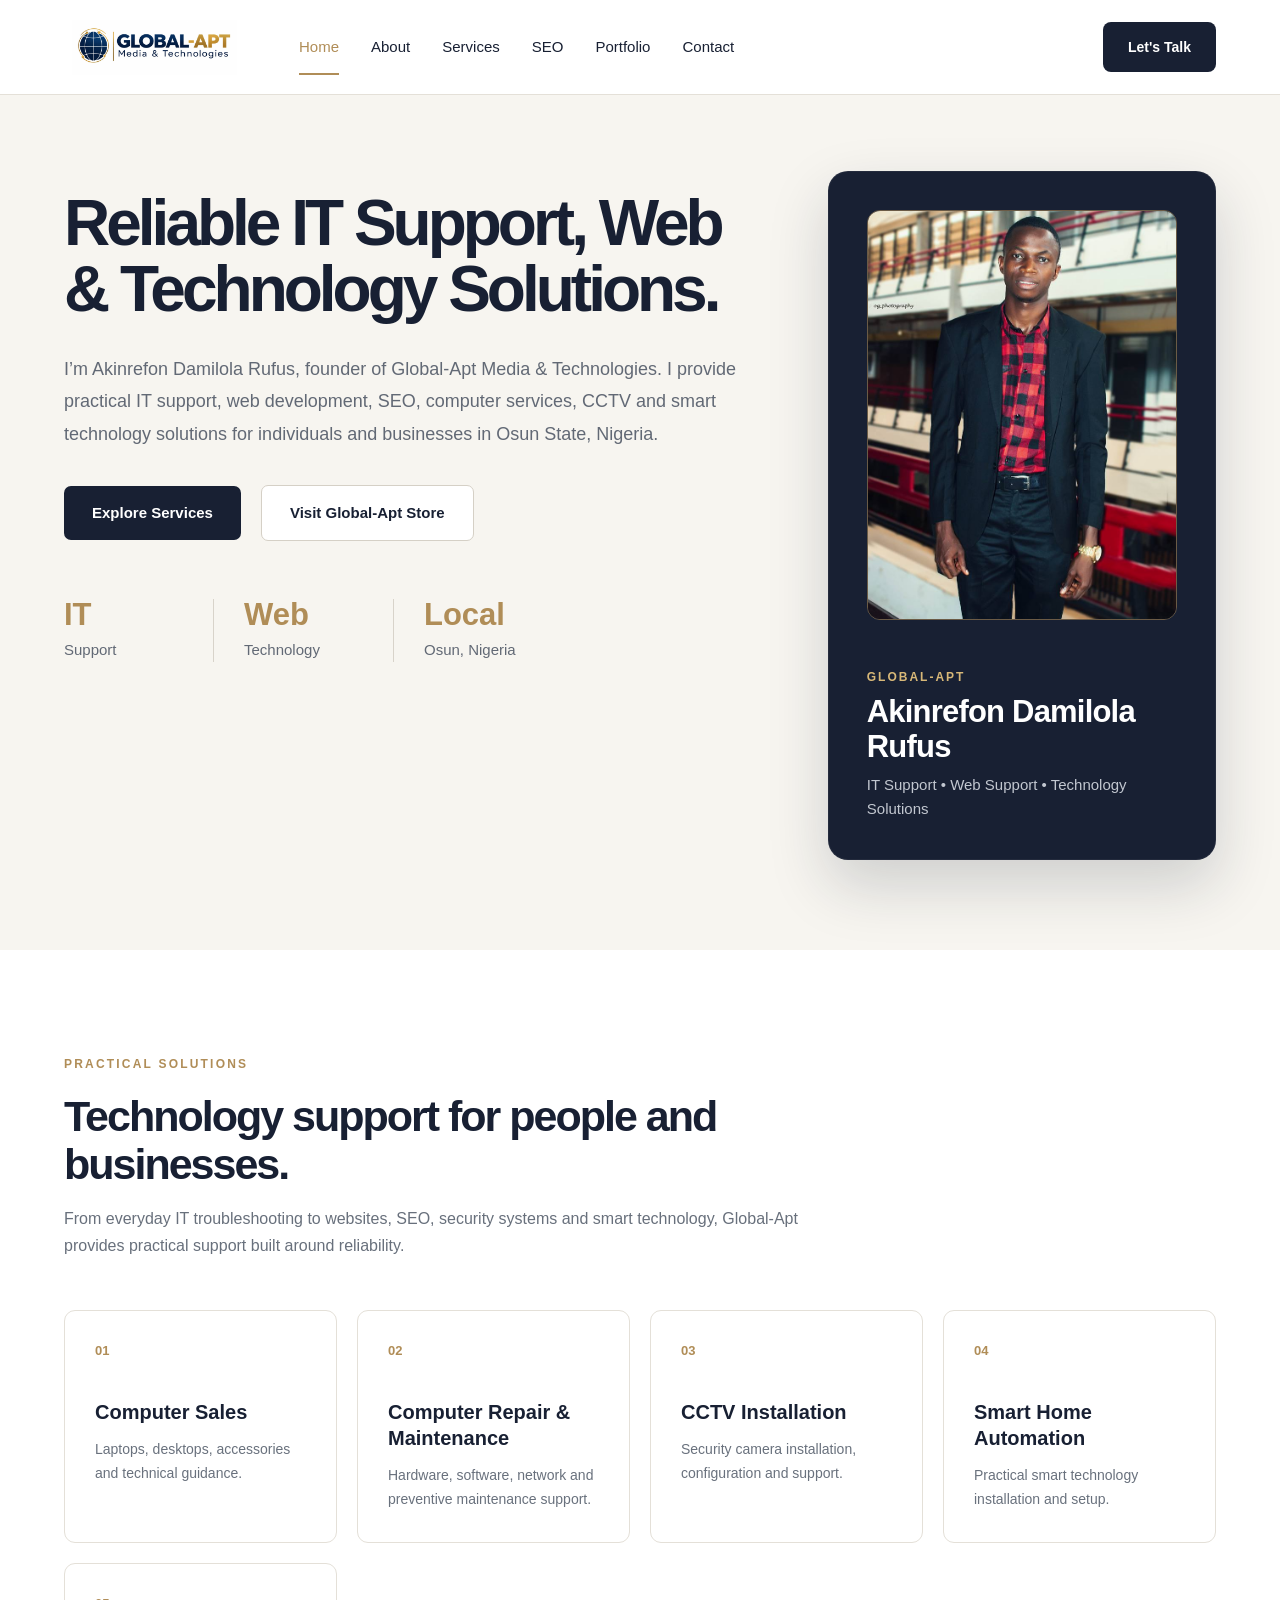
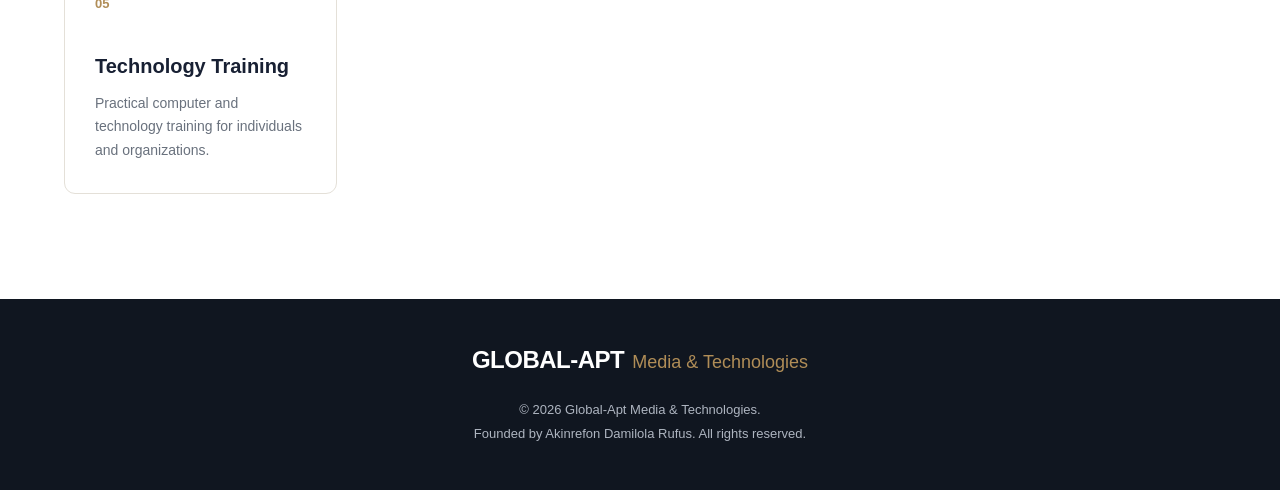
==== commit 69907ba2: "Restore approved homepage hero arrangement" ====
--- a/index.html
+++ b/index.html
@@ -10,6 +10,7 @@
   <link rel="canonical" href="https://globalaptech.online/">
   <link rel="stylesheet" href="css/style.css">
   <link rel="stylesheet" href="css/layout-fix.css?v=1">
+  <link rel="stylesheet" href="css/homepage-fix.css?v=2">
   <meta property="og:title" content="Akinrefon Damilola Rufus | Global-Apt Media & Technologies">
   <meta property="og:description" content="IT support, web development, SEO, computer services, CCTV and smart technology solutions from Global-Apt Media & Technologies in Osun State, Nigeria.">
   <meta property="og:type" content="website">
@@ -54,7 +55,7 @@
     }
   }
   </script>
-    <link rel="icon" type="image/webp" href="images/global-apt-logo-webp.webp?v=4">
+  <link rel="icon" type="image/webp" href="images/global-apt-logo-webp.webp?v=4">
 </head>
 
 <body>
@@ -79,7 +80,6 @@
     <section class="hero">
       <div class="container hero-content">
         <div class="hero-copy">
-          <p class="eyebrow">GLOBAL-APT MEDIA &amp; TECHNOLOGIES</p>
           <h1>Reliable IT Support, Web &amp; Technology Solutions.</h1>
           <p class="hero-text">I’m Akinrefon Damilola Rufus, founder of Global-Apt Media &amp; Technologies. I provide practical IT support, web development, SEO, computer services, CCTV and smart technology solutions for individuals and businesses in Osun State, Nigeria.</p>
           <div class="hero-actions">
--- a/css/homepage-fix.css
+++ b/css/homepage-fix.css
@@ -0,0 +1,133 @@
+/* GLOBAL-APT HOMEPAGE — FORMAL HERO ARRANGEMENT */
+
+/* Desktop: restore the approved two-column hero composition. */
+@media screen and (min-width: 801px) {
+  .hero {
+    padding: 76px 0 90px !important;
+  }
+
+  .hero-content {
+    display: grid !important;
+    grid-template-columns: minmax(0, 1.53fr) minmax(360px, 1fr) !important;
+    gap: 65px !important;
+    align-items: start !important;
+    padding-top: 0 !important;
+  }
+
+  .hero-copy {
+    min-width: 0;
+    padding-top: 20px;
+  }
+
+  .hero h1 {
+    margin-top: 0 !important;
+  }
+
+  .hero-card {
+    width: 100% !important;
+    margin-top: 0 !important;
+    padding: 38px !important;
+  }
+
+  /* The homepage uses a direct image inside the card, not .profile-photo. */
+  .hero-card > img {
+    width: 100% !important;
+    height: 410px !important;
+    object-fit: cover !important;
+    object-position: center top !important;
+    border-radius: 13px !important;
+    border: 1px solid rgba(176, 141, 87, 0.55) !important;
+    margin-bottom: 24px !important;
+  }
+
+  .hero-card-content > span {
+    display: block;
+    color: #d8b878;
+    font-size: 12px;
+    font-weight: 800;
+    letter-spacing: 2px;
+    margin-bottom: 8px;
+  }
+
+  .hero-card h2 {
+    margin-bottom: 8px !important;
+  }
+
+  .hero-card-content p {
+    margin-bottom: 0 !important;
+  }
+
+  .hero-actions {
+    display: flex !important;
+    gap: 20px !important;
+    margin-bottom: 58px !important;
+  }
+
+  .hero-trust {
+    display: flex !important;
+    align-items: center !important;
+  }
+}
+
+/* Medium/zoomed desktop: preserve the same composition without overlap. */
+@media screen and (min-width: 801px) and (max-width: 1100px) {
+  .hero-content {
+    grid-template-columns: minmax(0, 1.2fr) minmax(300px, 0.8fr) !important;
+    gap: 35px !important;
+  }
+
+  .hero-card {
+    padding: 28px !important;
+  }
+
+  .hero-card > img {
+    height: 360px !important;
+  }
+
+  .hero h1 {
+    font-size: clamp(42px, 5vw, 62px) !important;
+    letter-spacing: -3px !important;
+  }
+
+  .hero-text {
+    font-size: 17px !important;
+  }
+
+  .hero-trust div {
+    min-width: 0 !important;
+    margin-right: 20px !important;
+    padding-right: 20px !important;
+  }
+}
+
+/* Mobile: let the existing mobile rules remain in control. */
+@media screen and (max-width: 800px) {
+  .hero {
+    padding-top: 28px !important;
+  }
+
+  .hero-content {
+    display: block !important;
+    padding-top: 0 !important;
+  }
+
+  .hero-copy {
+    padding-top: 0;
+  }
+
+  .hero-card {
+    margin-top: 35px !important;
+  }
+
+  .hero-card > img {
+    width: 100% !important;
+    height: 350px !important;
+    object-fit: cover !important;
+    object-position: center top !important;
+    border-radius: 13px !important;
+  }
+
+  .hero-actions {
+    display: flex !important;
+  }
+}
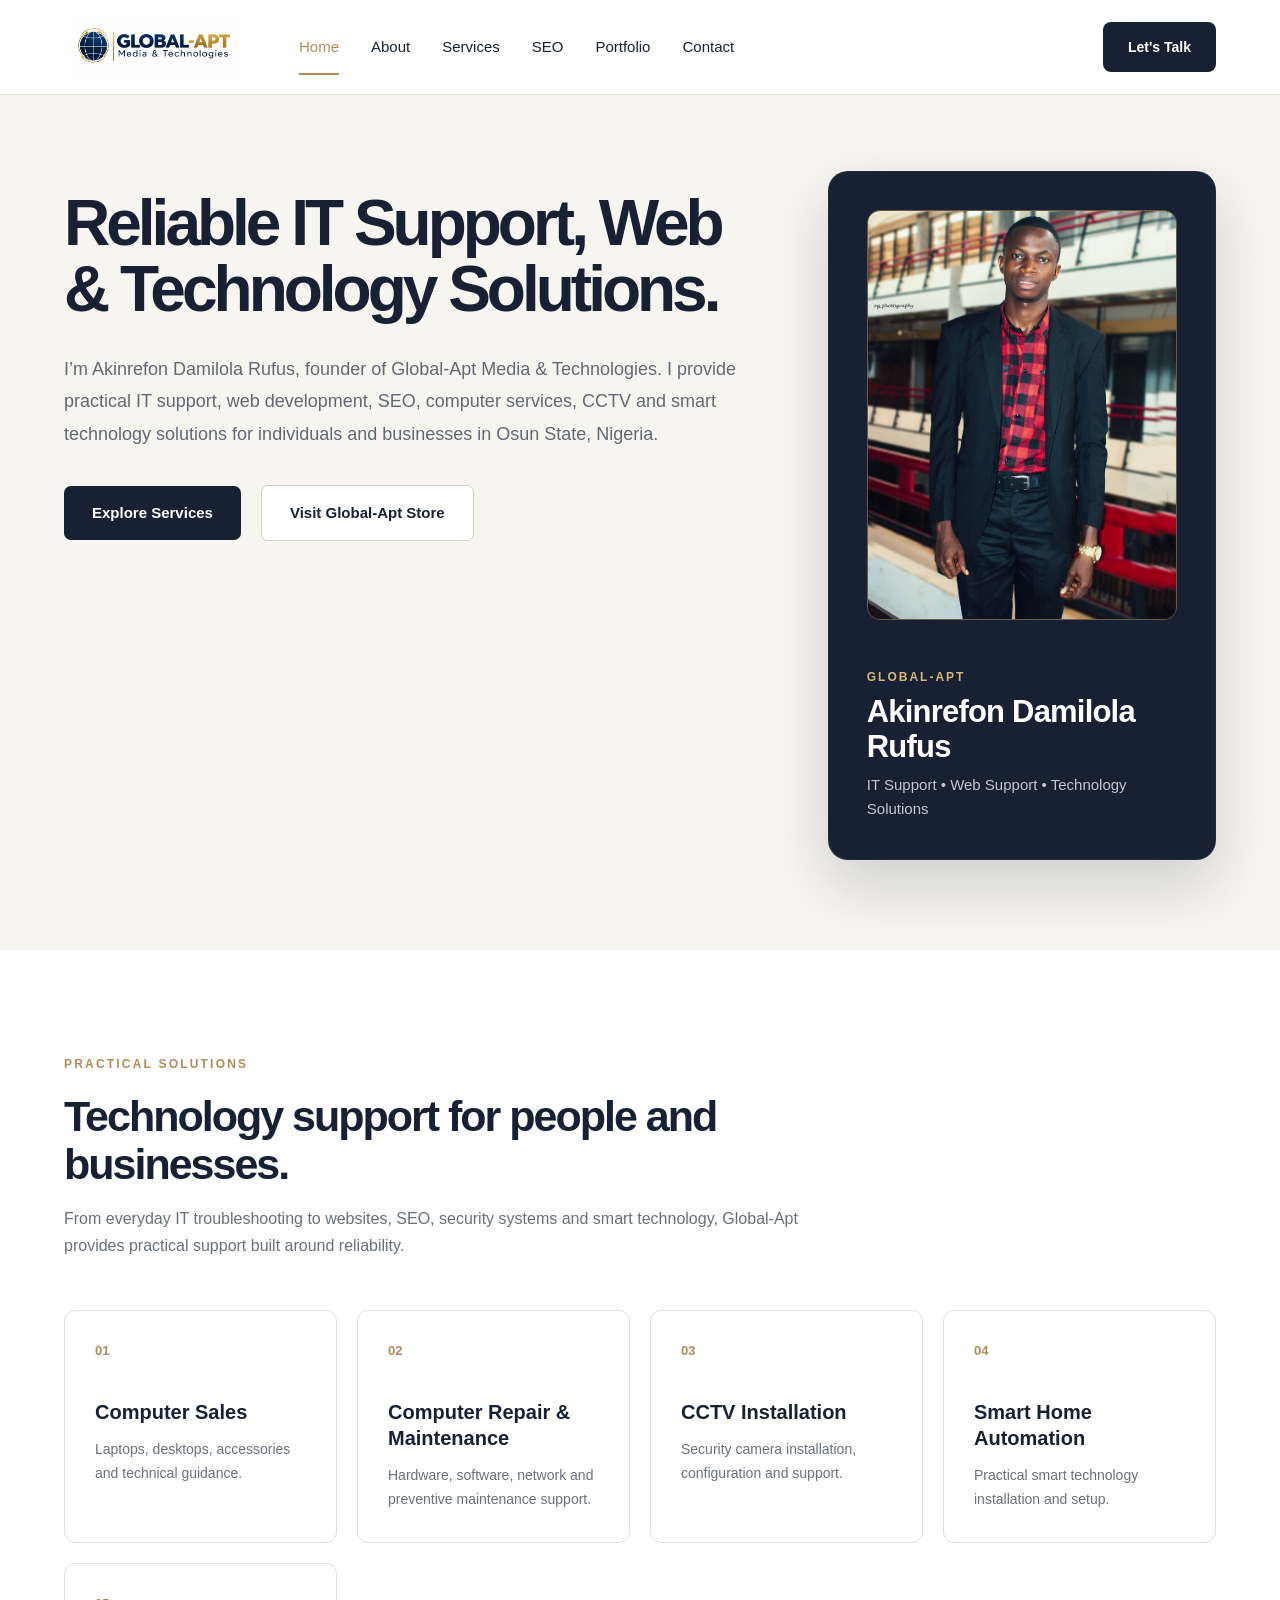
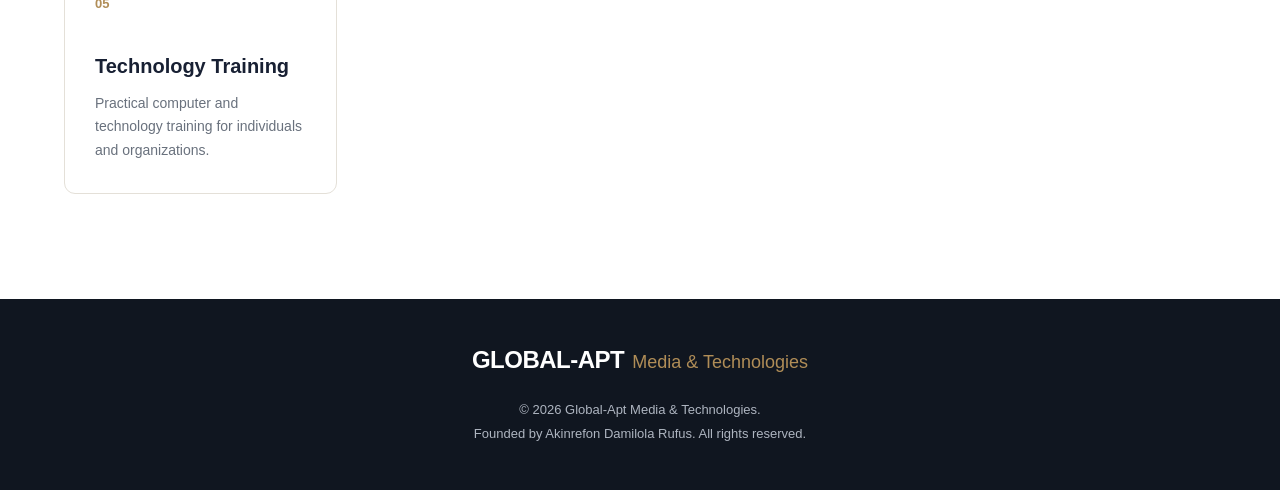
==== commit 12783725: "Remove homepage trust statistics row completely" ====
--- a/index.html
+++ b/index.html
@@ -86,11 +86,6 @@
             <a href="services.html" class="btn btn-primary">Explore Services</a>
             <a href="https://globalaptech.store/" class="btn btn-secondary" target="_blank" rel="noopener">Visit Global-Apt Store</a>
           </div>
-          <div class="hero-trust">
-            <div><strong>IT</strong><span>Support</span></div>
-            <div><strong>Web</strong><span>Technology</span></div>
-            <div><strong>Local</strong><span>Osun, Nigeria</span></div>
-          </div>
         </div>
         <div class="hero-card">
           <img src="images/profile.jpg" alt="Akinrefon Damilola Rufus, founder of Global-Apt Media & Technologies">
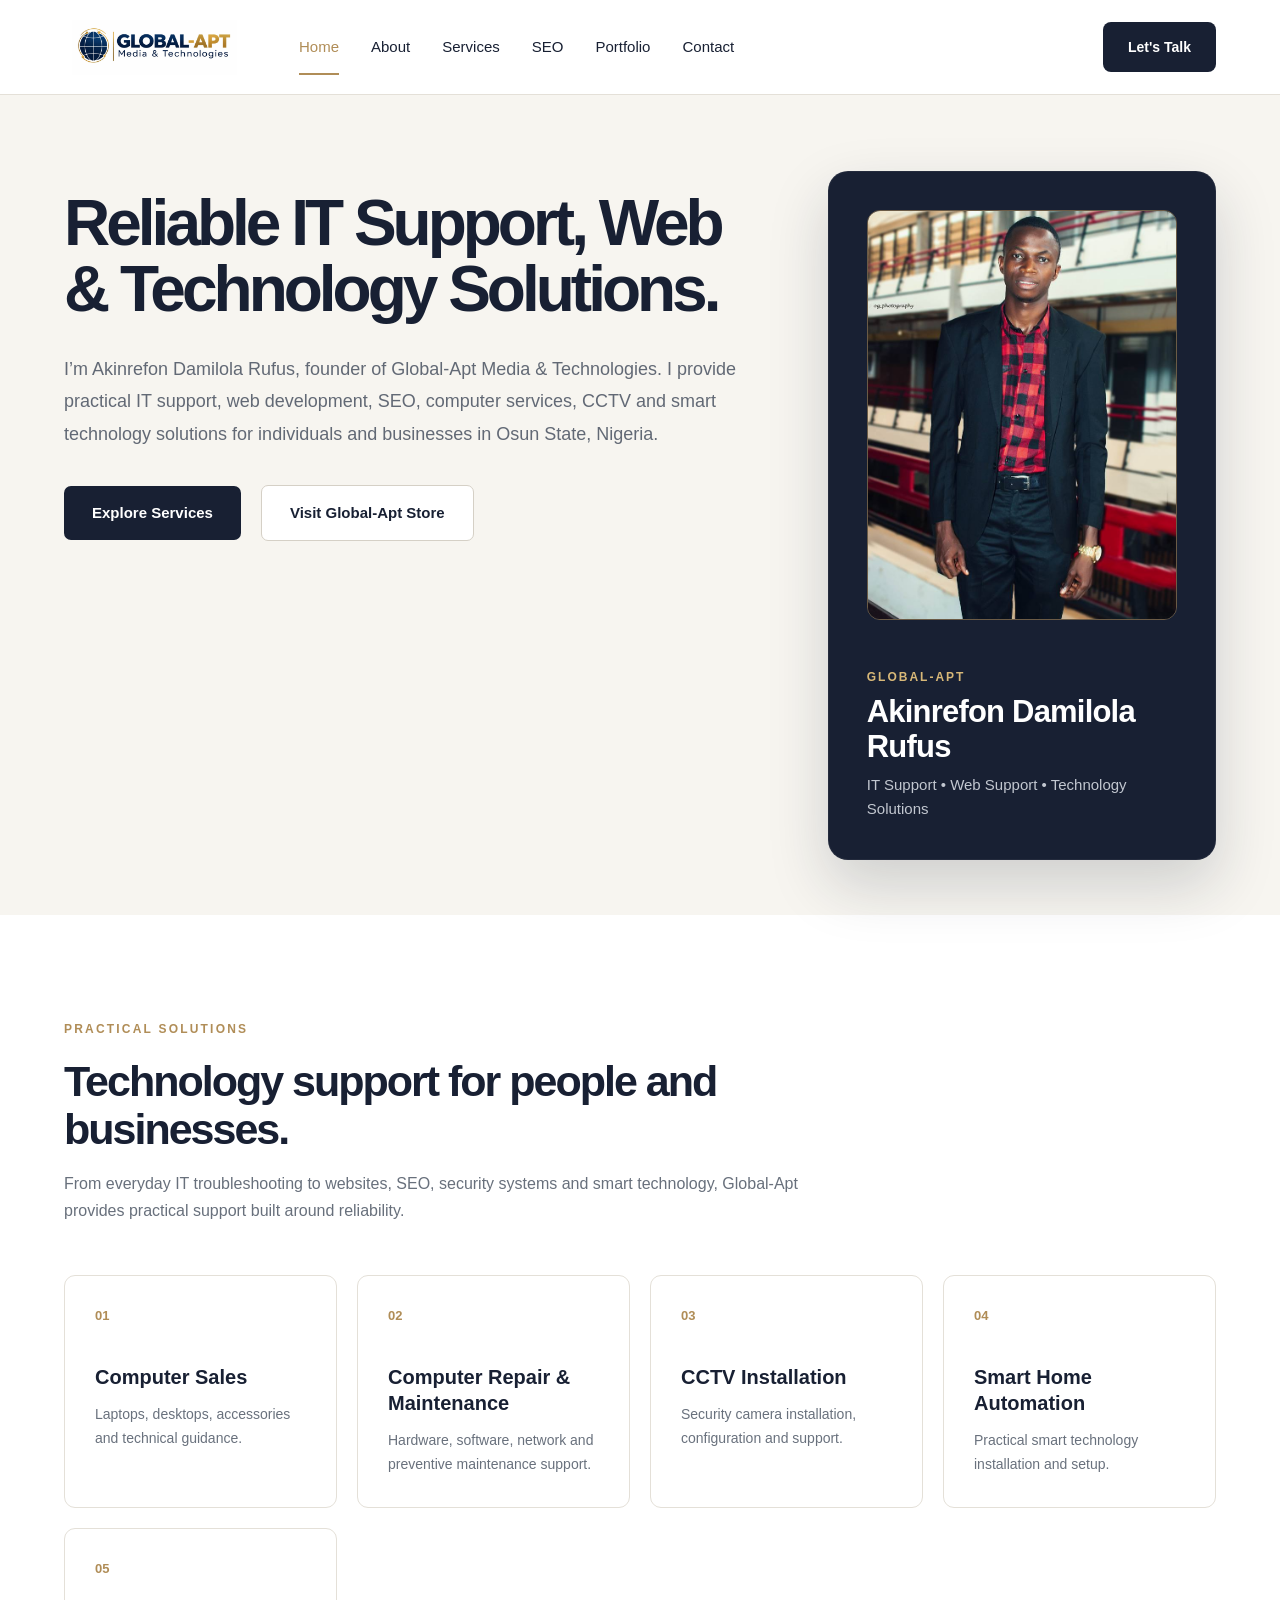
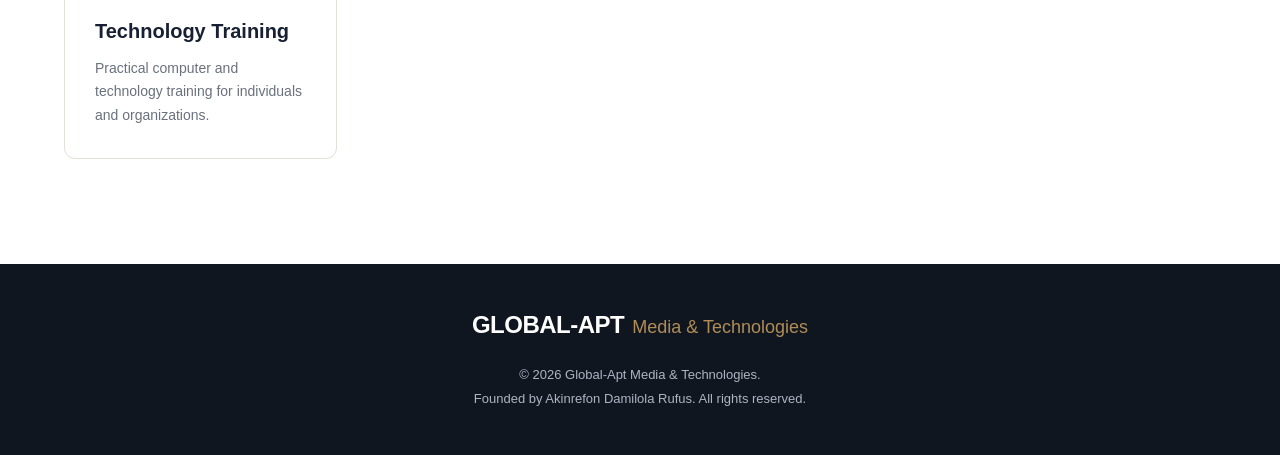
==== commit 1c2d2a64: "Strengthen homepage local business structured data" ====
--- a/index.html
+++ b/index.html
@@ -3,28 +3,30 @@
 <head>
   <meta charset="UTF-8">
   <meta name="viewport" content="width=device-width, initial-scale=1.0">
-  <title>Akinrefon Damilola Rufus | Global-Apt Media & Technologies</title>
-  <meta name="description" content="Akinrefon Damilola Rufus is the founder of Global-Apt Media & Technologies, providing IT support, web development, SEO, computer services, CCTV and smart technology solutions in Osun State, Nigeria.">
+  <title>Akinrefon Damilola Rufus | Global-Apt Media &amp; Technologies</title>
+  <meta name="description" content="Akinrefon Damilola Rufus is the founder of Global-Apt Media &amp; Technologies, providing IT support, web development, SEO, computer services, CCTV and smart technology solutions in Osun State, Nigeria.">
   <meta name="author" content="Akinrefon Damilola Rufus">
   <meta name="robots" content="index, follow">
   <link rel="canonical" href="https://globalaptech.online/">
   <link rel="stylesheet" href="css/style.css">
   <link rel="stylesheet" href="css/layout-fix.css?v=1">
   <link rel="stylesheet" href="css/homepage-fix.css?v=2">
-  <meta property="og:title" content="Akinrefon Damilola Rufus | Global-Apt Media & Technologies">
-  <meta property="og:description" content="IT support, web development, SEO, computer services, CCTV and smart technology solutions from Global-Apt Media & Technologies in Osun State, Nigeria.">
+  <meta property="og:title" content="Akinrefon Damilola Rufus | Global-Apt Media &amp; Technologies">
+  <meta property="og:description" content="IT support, web development, SEO, computer services, CCTV and smart technology solutions from Global-Apt Media &amp; Technologies in Osun State, Nigeria.">
   <meta property="og:type" content="website">
   <meta property="og:url" content="https://globalaptech.online/">
-  <meta property="og:site_name" content="Global-Apt Media & Technologies">
+  <meta property="og:site_name" content="Global-Apt Media &amp; Technologies">
   <meta property="og:image" content="https://globalaptech.online/images/global-apt-logo-webp.webp">
 
   <script type="application/ld+json">
   {
     "@context": "https://schema.org",
-    "@type": "Organization",
+    "@type": "LocalBusiness",
+    "@id": "https://globalaptech.online/#business",
     "name": "Global-Apt Media & Technologies",
     "url": "https://globalaptech.online/",
     "logo": "https://globalaptech.online/images/global-apt-logo-webp.webp",
+    "image": "https://globalaptech.online/images/global-apt-logo-webp.webp",
     "telephone": "+2348161887329",
     "address": {
       "@type": "PostalAddress",
@@ -55,14 +57,14 @@
     }
   }
   </script>
-  <link rel="icon" type="image/webp" href="images/global-apt-logo-webp.webp?v=4">
+    <link rel="icon" type="image/webp" href="images/global-apt-logo-webp.webp?v=4">
 </head>
 
 <body>
   <header class="header">
     <div class="container nav-container">
-      <a href="index.html" class="logo" aria-label="Global-Apt Media & Technologies Home">
-        <img src="images/global-apt-logo-webp.webp" alt="Global-Apt Media & Technologies" class="site-logo">
+      <a href="index.html" class="logo" aria-label="Global-Apt Media &amp; Technologies Home">
+        <img src="images/global-apt-logo-webp.webp" alt="Global-Apt Media &amp; Technologies" class="site-logo">
       </a>
       <nav class="navigation">
         <a href="index.html" class="active">Home</a>
@@ -88,7 +90,7 @@
           </div>
         </div>
         <div class="hero-card">
-          <img src="images/profile.jpg" alt="Akinrefon Damilola Rufus, founder of Global-Apt Media & Technologies">
+          <img src="images/profile.jpg" alt="Akinrefon Damilola Rufus, founder of Global-Apt Media &amp; Technologies">
           <div class="hero-card-content">
             <span>GLOBAL-APT</span>
             <h2>Akinrefon Damilola Rufus</h2>
@@ -118,8 +120,8 @@
 
   <footer class="footer">
     <div class="container footer-content">
-      <a href="index.html" class="logo" aria-label="Global-Apt Media & Technologies Home">
-        <img src="images/global-apt-logo-webp.webp" alt="Global-Apt Media & Technologies" class="site-logo">
+      <a href="index.html" class="logo" aria-label="Global-Apt Media &amp; Technologies Home">
+        <img src="images/global-apt-logo-webp.webp" alt="Global-Apt Media &amp; Technologies" class="site-logo">
       </a>
       <div class="footer-copy">
         <p>© 2026 Global-Apt Media &amp; Technologies.</p>
--- a/css/homepage-fix.css
+++ b/css/homepage-fix.css
@@ -1,9 +1,9 @@
 /* GLOBAL-APT HOMEPAGE — FORMAL HERO ARRANGEMENT */
 
-/* Desktop: restore the approved two-column hero composition. */
+/* Desktop: approved two-column hero composition. */
 @media screen and (min-width: 801px) {
   .hero {
-    padding: 76px 0 90px !important;
+    padding: 76px 0 55px !important;
   }
 
   .hero-content {
@@ -29,7 +29,6 @@
     padding: 38px !important;
   }
 
-  /* The homepage uses a direct image inside the card, not .profile-photo. */
   .hero-card > img {
     width: 100% !important;
     height: 410px !important;
@@ -60,12 +59,11 @@
   .hero-actions {
     display: flex !important;
     gap: 20px !important;
-    margin-bottom: 58px !important;
+    margin-bottom: 0 !important;
   }
 
   .hero-trust {
-    display: flex !important;
-    align-items: center !important;
+    display: none !important;
   }
 }
 
@@ -93,10 +91,8 @@
     font-size: 17px !important;
   }
 
-  .hero-trust div {
-    min-width: 0 !important;
-    margin-right: 20px !important;
-    padding-right: 20px !important;
+  .hero-trust {
+    display: none !important;
   }
 }
 
@@ -104,6 +100,7 @@
 @media screen and (max-width: 800px) {
   .hero {
     padding-top: 28px !important;
+    padding-bottom: 45px !important;
   }
 
   .hero-content {
@@ -130,4 +127,8 @@
   .hero-actions {
     display: flex !important;
   }
+
+  .hero-trust {
+    display: none !important;
+  }
 }
